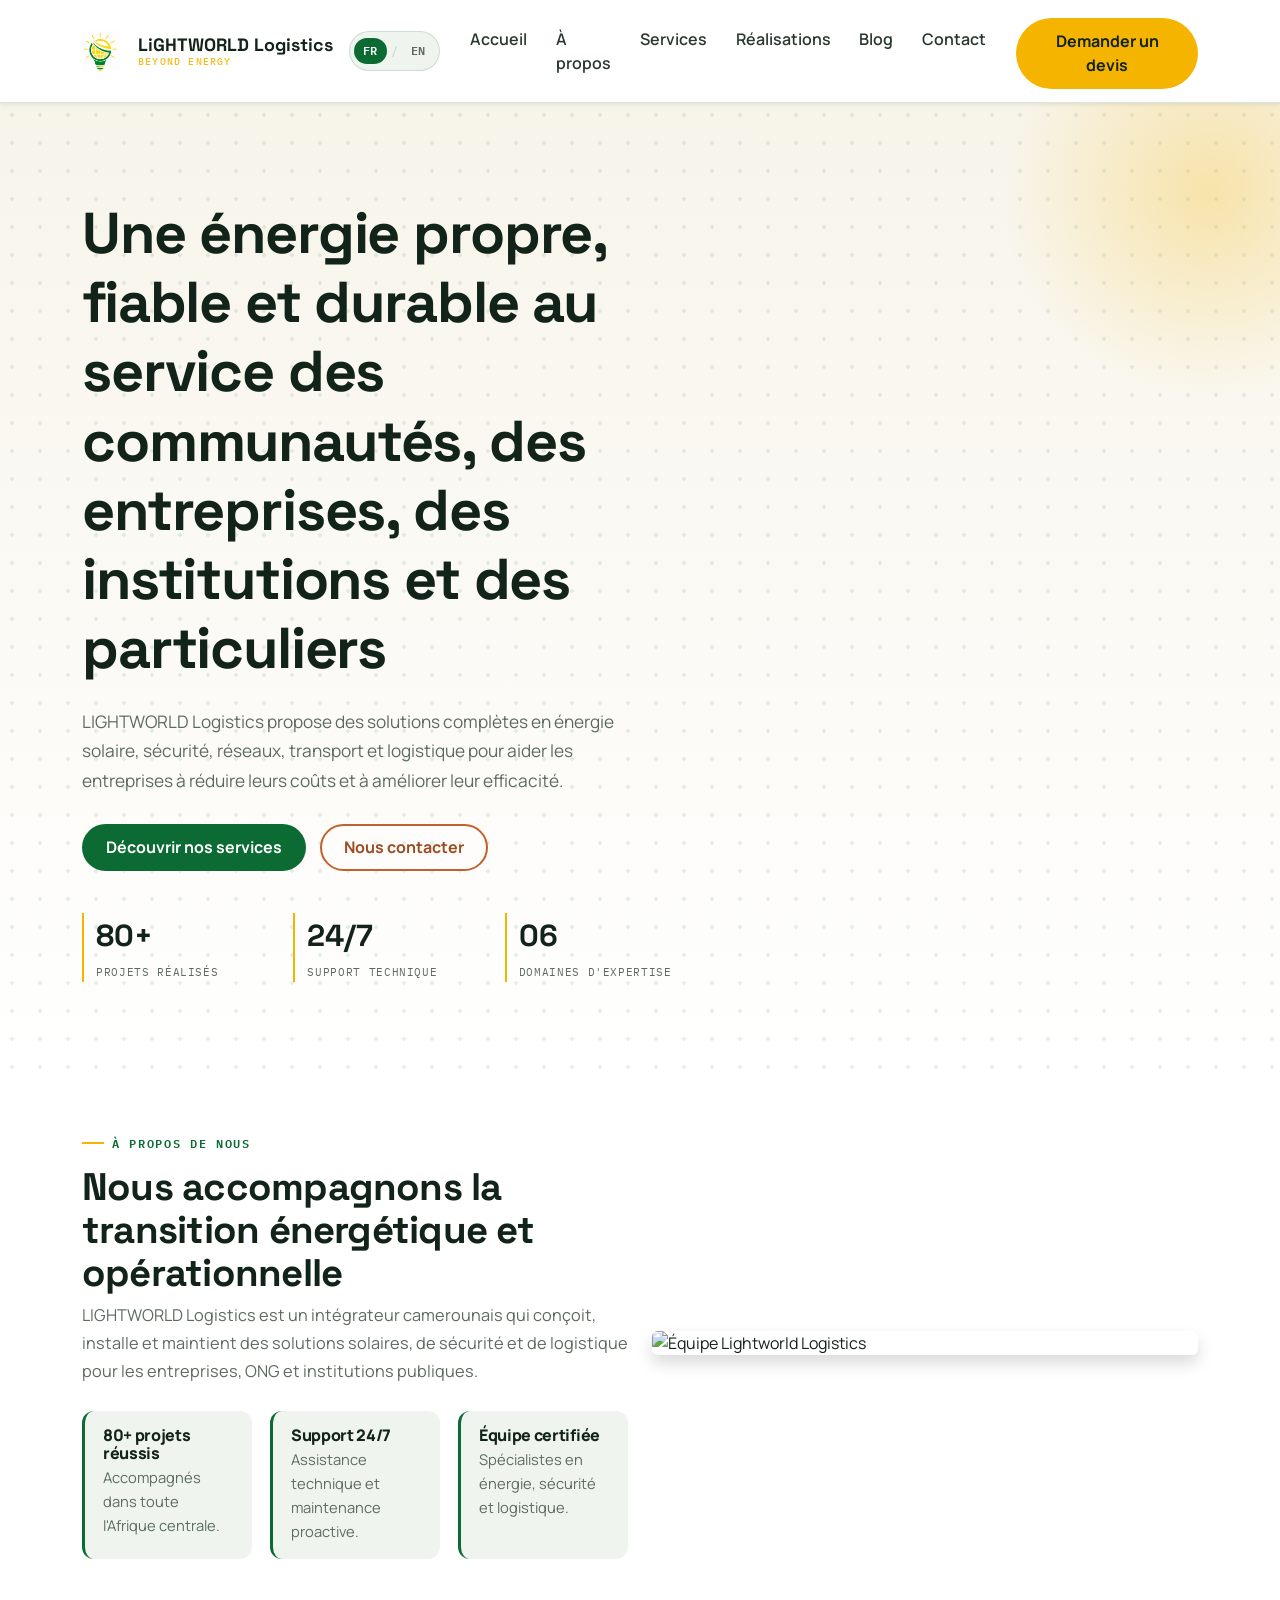
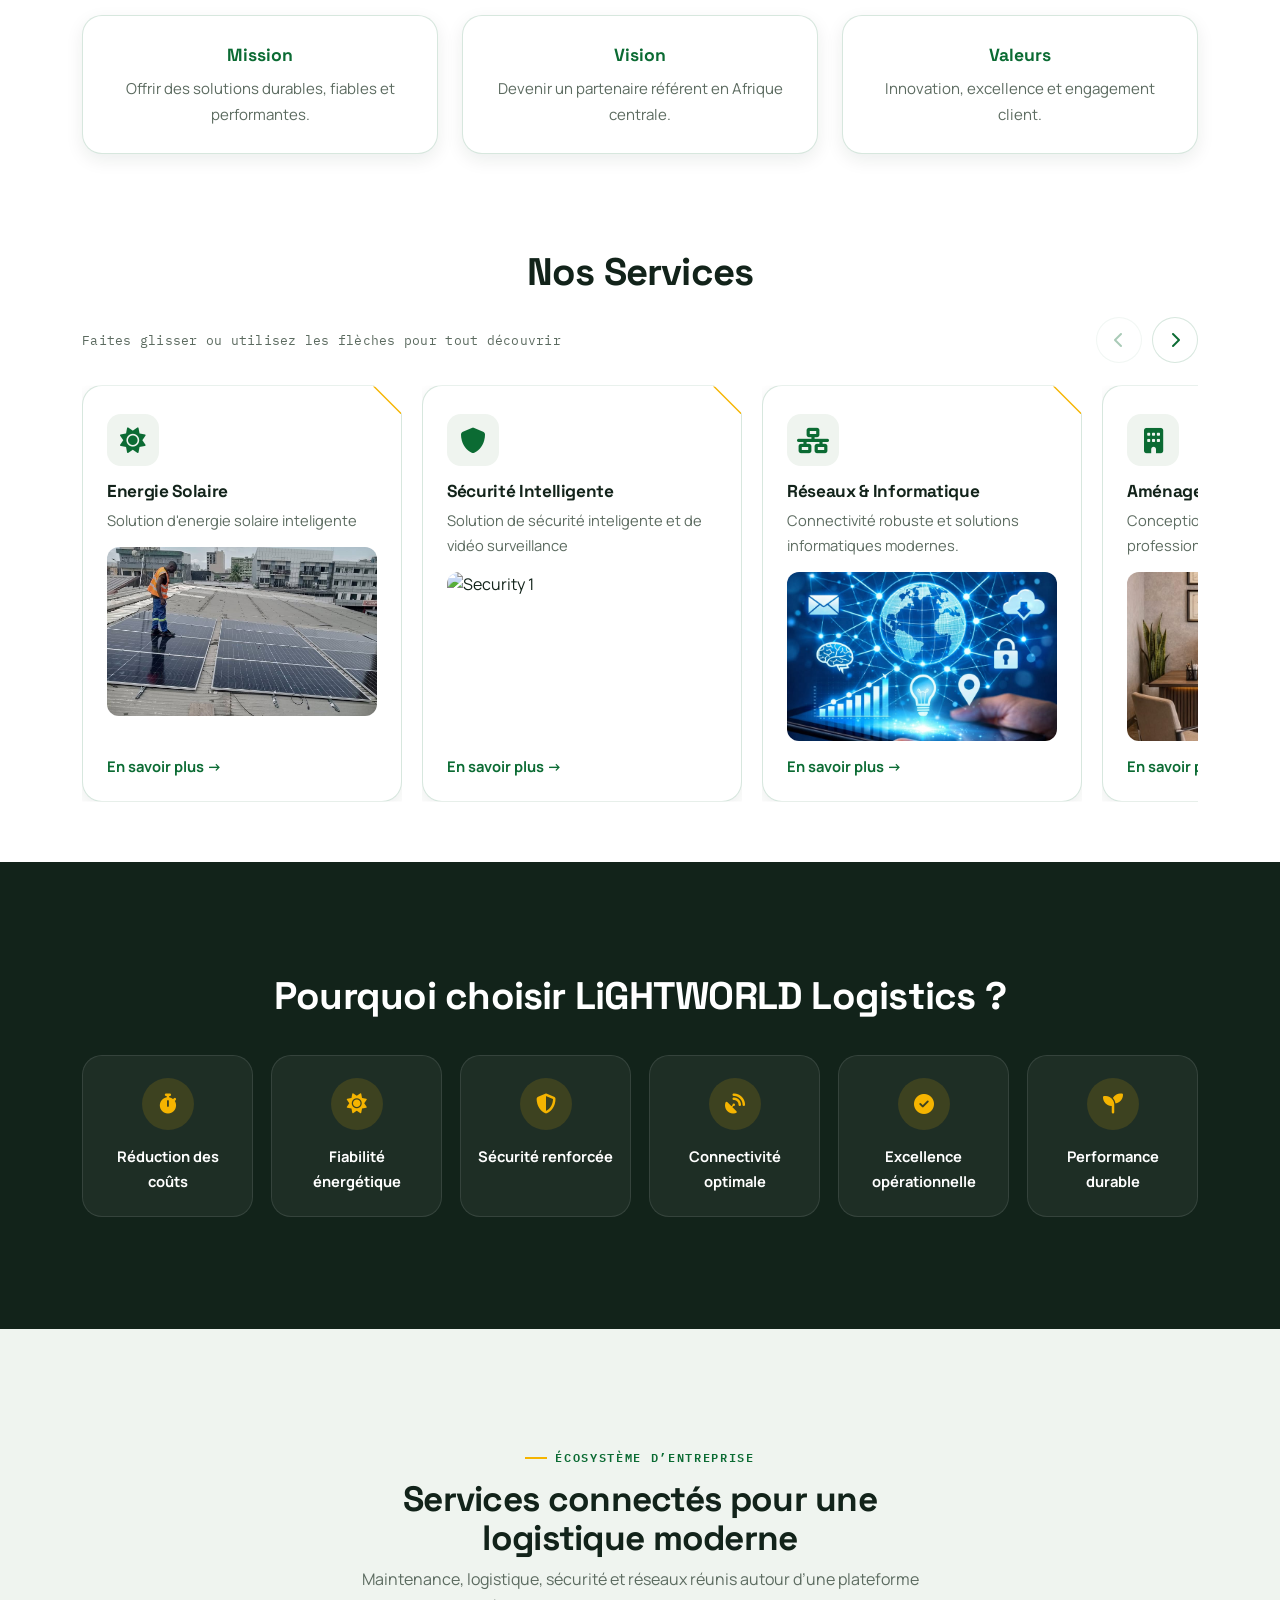
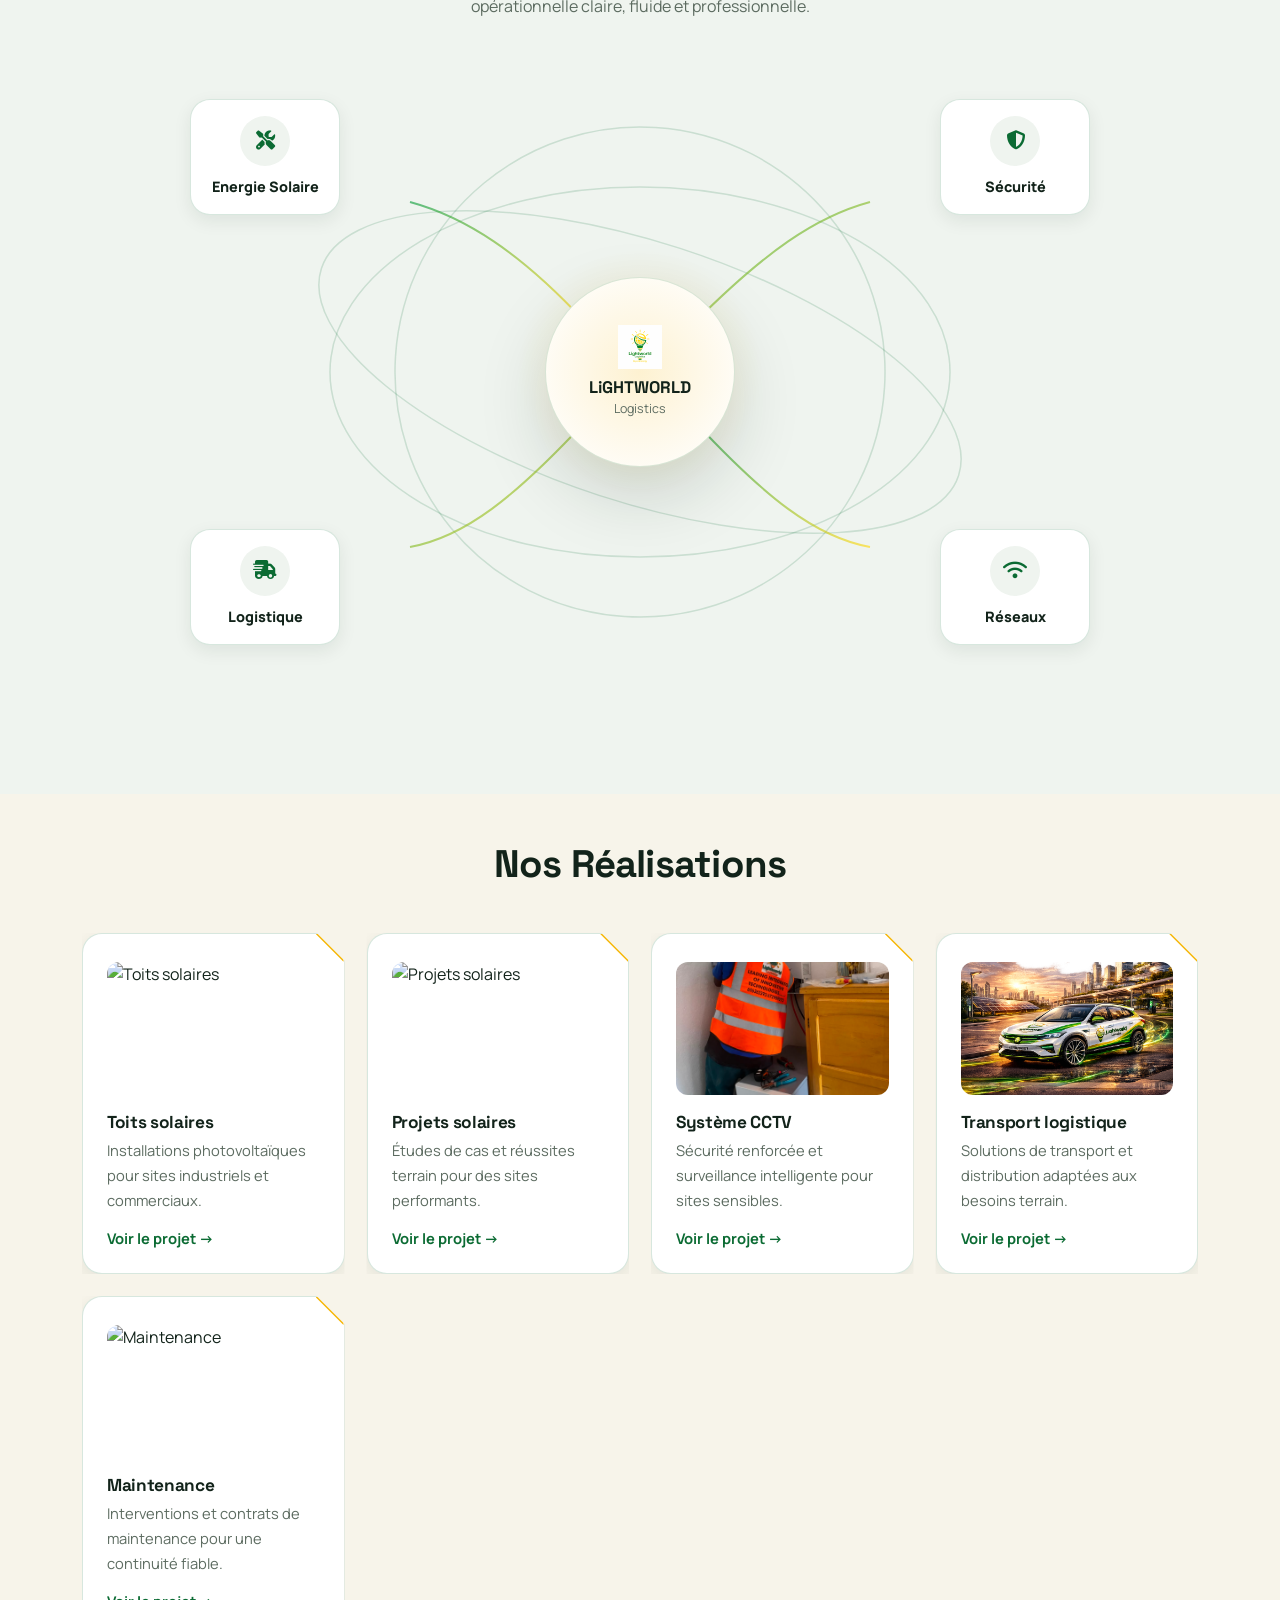
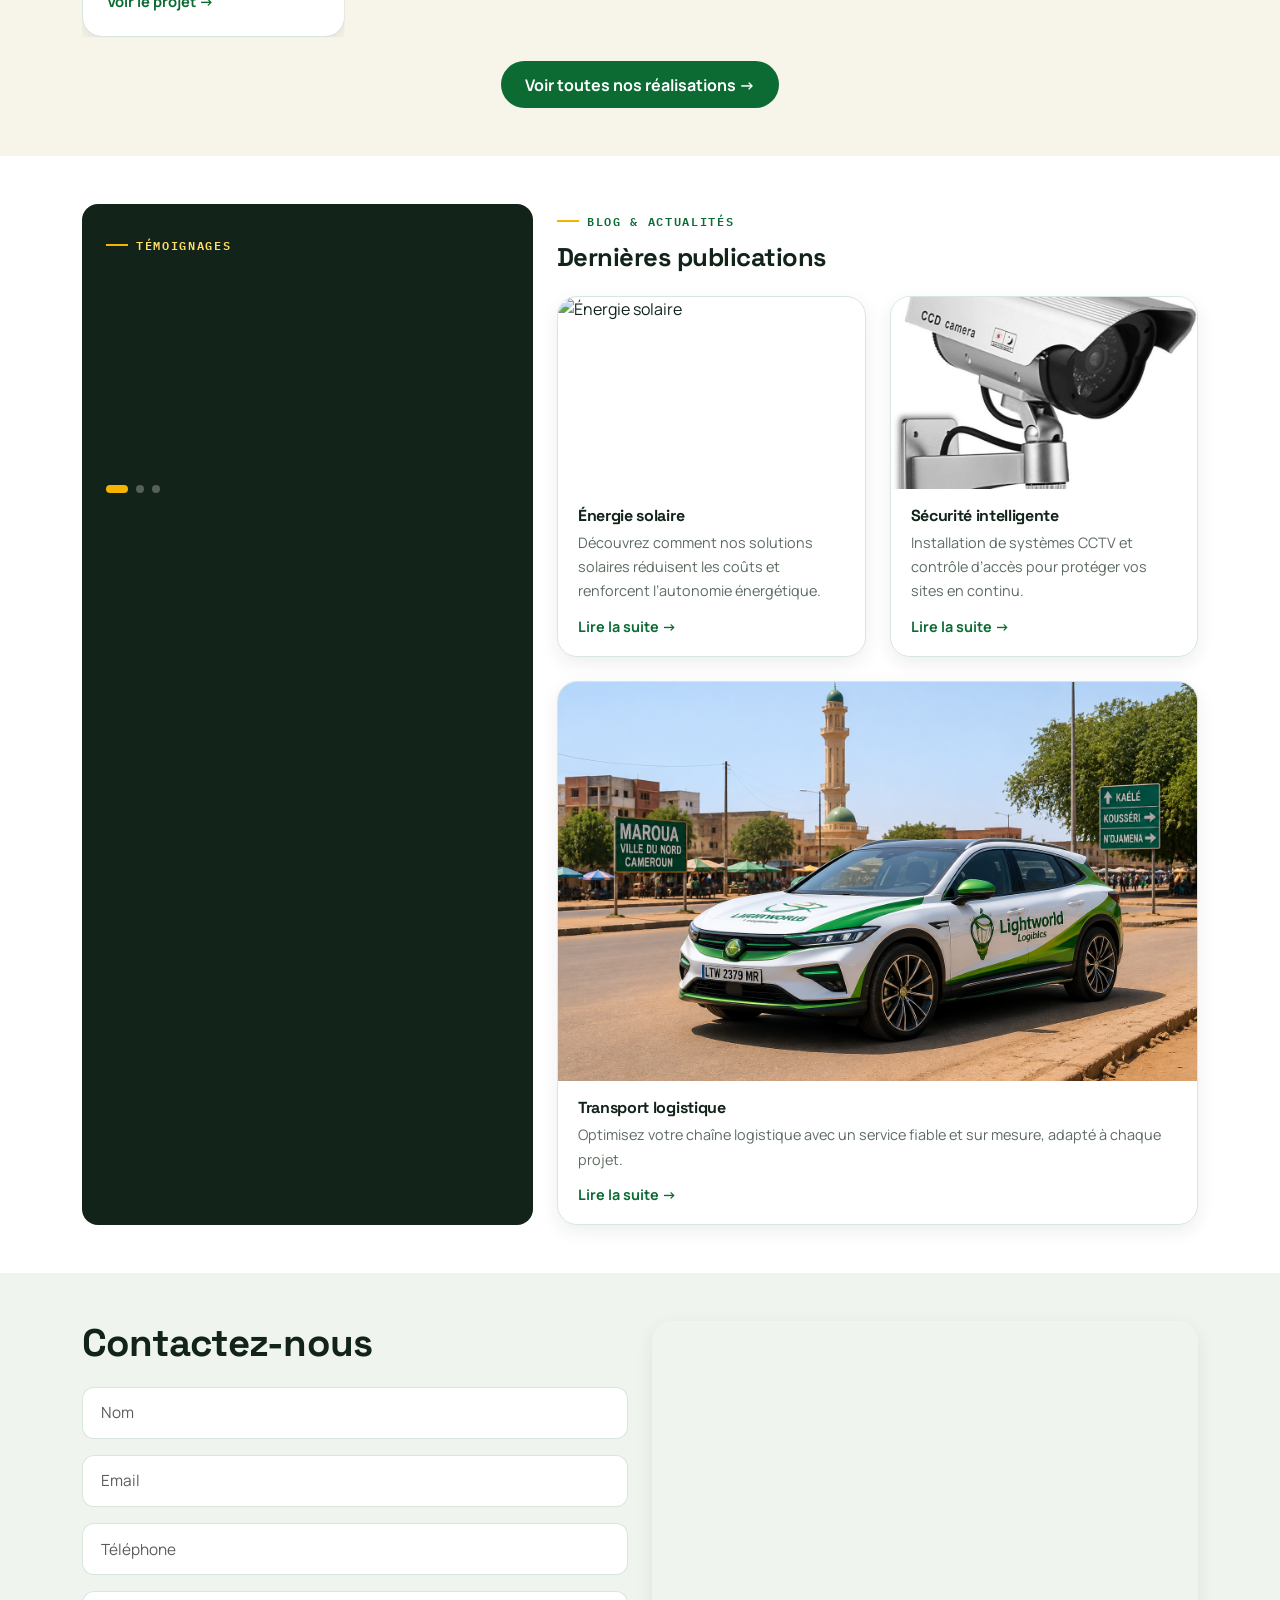
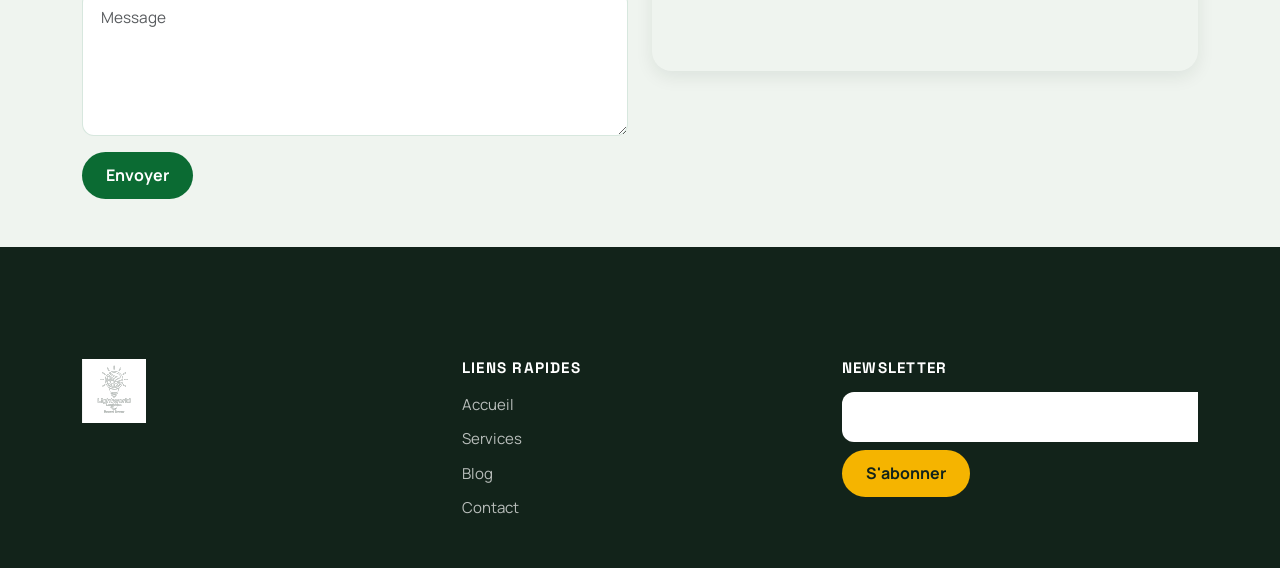
==== index.html @ bd1b1acf "Add files via upload" ====
<!DOCTYPE html>

<html lang="fr">
<head>
<meta charset="utf-8"/>
<meta content="width=device-width, initial-scale=1.0" name="viewport"/>
<title data-i18n-title="index_0_title">LIGHTWORLD LOGISTICS</title>
<link href="https://cdn.jsdelivr.net/npm/bootstrap@5.3.3/dist/css/bootstrap.min.css" rel="stylesheet"/>
<!--<link rel="stylesheet" href="assets/css/style.css">-->
<link href="style.css" rel="stylesheet"/>
<link href="https://cdnjs.cloudflare.com/ajax/libs/font-awesome/6.5.1/css/all.min.css" rel="stylesheet"/>
</head>
<body>
<nav class="navbar navbar-expand-lg navbar-light bg-white shadow-sm">
<div class="container">
<img alt="logo" src="image/logo2.png"/>
<a class="navbar-brand fw-bold text-success" href="#"><span data-i18n="index_1">LiGHTWORLD Logistics </span><span class="brand-subtitle" data-i18n="index_2">Beyond
          Energy</span></a>
<button type="button" class="lang-toggle" id="langToggle" aria-label="Changer de langue / Switch language"><span class="lang-fr is-active">FR</span><span class="lang-sep">/</span><span class="lang-en">EN</span></button>
      <button class="navbar-toggler" data-bs-target="#menu" data-bs-toggle="collapse">
<span class="navbar-toggler-icon"></span>
</button>
<div class="collapse navbar-collapse" id="menu">
<!--bare de navigation-->
<ul class="navbar-nav ms-auto">
<li class="nav-item"><a class="nav-link" data-i18n="index_3" href="#hero">Accueil</a></li>
<li class="nav-item"><a class="nav-link" data-i18n="index_4" href="#about">À propos</a></li>
<li class="nav-item"><a class="nav-link" data-i18n="index_5" href="#services">Services</a></li>
<li class="nav-item"><a class="nav-link" data-i18n="index_6" href="#projects">Réalisations</a></li>
<li class="nav-item"><a class="nav-link" data-i18n="index_7" href="#news">Blog</a></li>
<li class="nav-item"><a class="nav-link" data-i18n="index_8" href="#contact">Contact</a></li>
</ul>
<!--bouton demande de devis-->
<a class="btn btn-warning ms-3" data-i18n="index_9" href="https://wa.me/237696362393" rel="noreferrer" target="_blank">Demander un
          devis</a>
</div>
</div>
</nav>
<section class="hero py-5" id="hero">
<div class="container">
<div class="row align-items-center">
<div class="col-lg-7">
<h1 class="display-4 fw-bold" data-i18n="index_10">
            Une énergie propre, fiable et durable au service des communautés, des entreprises, des institutions et des
            particuliers
          </h1>
<p class="mt-4" data-i18n="index_11">
            LIGHTWORLD Logistics propose des solutions complètes en énergie solaire, sécurité, réseaux, transport et
            logistique pour aider les entreprises à réduire leurs coûts et à améliorer leur efficacité.
          </p>
<div class="hero-actions">
<a class="btn btn-success" data-i18n="index_12" href="#services">
              Découvrir nos services
            </a>
<a class="btn btn-outline-warning" data-i18n="index_13" href="#contact">
              Nous contacter
            </a>
</div>
<div class="hero-stats">
<div><strong data-i18n="index_14">80+</strong><span data-i18n="index_15">Projets réalisés</span></div>
<div><strong data-i18n="index_16">24/7</strong><span data-i18n="index_17">Support technique</span></div>
<div><strong data-i18n="index_18">06</strong><span data-i18n="index_19">Domaines d'expertise</span></div>
</div>
</div>
</div>
</div>
</section>
<!-- SECTION A PROPOS DE NOUS : presentation de l'entreprise et de ses valeurs -->
<section class="about py-5 bg-light" id="about">
<div class="container">
<div class="row align-items-center gy-5">
<div class="col-lg-6 order-lg-2">
<div class="about-image">
<img alt="Équipe Lightworld Logistics" class="img-fluid rounded shadow" src="image/solar/629c6417afcf3e7504aced99b03ab4c2.jpg"/>
</div>
</div>
<div class="col-lg-6 order-lg-1">
<p class="section-label" data-i18n="index_20">À propos de nous</p>
<h2 data-i18n="index_21">Nous accompagnons la transition énergétique et opérationnelle</h2>
<p class="about-text" data-i18n="index_22">LIGHTWORLD Logistics est un intégrateur camerounais qui conçoit, installe et maintient
            des solutions solaires, de sécurité et de logistique pour les entreprises, ONG et institutions publiques.
          </p>
<div class="about-list">
<div>
<h5 data-i18n="index_23">80+ projets réussis</h5>
<span data-i18n="index_24">Accompagnés dans toute l'Afrique centrale.</span>
</div>
<div>
<h5 data-i18n="index_25">Support 24/7</h5>
<span data-i18n="index_26">Assistance technique et maintenance proactive.</span>
</div>
<div>
<h5 data-i18n="index_27">Équipe certifiée</h5>
<span data-i18n="index_28">Spécialistes en énergie, sécurité et logistique.</span>
</div>
</div>
</div>
</div>
<div class="row text-center about-stats mt-5 gx-4 gy-4">
<div class="col-md-4">
<div class="stat-card">
<strong data-i18n="index_29">Mission</strong>
<p data-i18n="index_30">Offrir des solutions durables, fiables et performantes.</p>
</div>
</div>
<div class="col-md-4">
<div class="stat-card">
<strong data-i18n="index_31">Vision</strong>
<p data-i18n="index_32">Devenir un partenaire référent en Afrique centrale.</p>
</div>
</div>
<div class="col-md-4">
<div class="stat-card">
<strong data-i18n="index_33">Valeurs</strong>
<p data-i18n="index_34">Innovation, excellence et engagement client.</p>
</div>
</div>
</div>
</div>
</section>
<!-- SECTION SERVICES : toutes les offres de Lightworld Logistics -->
<section class="services py-5" id="services">
<div class="container">
<h2 class="text-center mb-4" data-i18n="index_35"> Nos Services </h2>
<div class="services-toolbar">
<p class="services-hint" data-i18n="index_36">Faites glisser ou utilisez les flèches pour tout découvrir</p>
<div class="carousel-nav">
<button aria-label="Service précédent" class="carousel-btn" data-i18n-aria="index_37_aria" id="servicesPrev" type="button">
<i aria-hidden="true" class="fa-solid fa-chevron-left"></i>
</button>
<button aria-label="Service suivant" class="carousel-btn" data-i18n-aria="index_38_aria" id="servicesNext" type="button">
<i aria-hidden="true" class="fa-solid fa-chevron-right"></i>
</button>
</div>
</div>
<div class="services-grid services-track" id="servicesTrack">
<!-- Service 1: Energie intelligente -->
<div class="service-card">
<i class="fa-solid fa-sun"></i>
<h4 data-i18n="index_39">Energie Solaire</h4>
<p data-i18n="index_40">Solution d'energie solaire inteligente</p>
<div class="service-images">
<img alt="Solar 1" src="img2/5.jpg"/>
</div>
<a class="service-link" data-i18n="index_41" href="energie-intelligente.html">En savoir plus →</a>
</div>
<!-- Service 2: Sécurité intelligente -->
<div class="service-card">
<i class="fa-solid fa-shield"></i>
<h4 data-i18n="index_42">Sécurité Intelligente</h4>
<p data-i18n="index_43">Solution de sécurité inteligente et de vidéo surveillance</p>
<div class="service-images">
<img alt="Security 1" src="image/security/s1.jpg"/>
</div>
<a class="service-link" data-i18n="index_44" href="securite-intelligente.html">En savoir plus →</a>
</div>
<!-- Service 3: Réseaux & Informatique -->
<div class="service-card">
<i class="fa-solid fa-network-wired"></i>
<h4 data-i18n="index_45">Réseaux &amp; Informatique</h4>
<p data-i18n="index_46">Connectivité robuste et solutions informatiques modernes.</p>
<div class="service-images">
<img alt="Network 1" src="image/reseau/1.jpg"/>
</div>
<a class="service-link" data-i18n="index_47" href="reseaux-informatique.html">En savoir plus →</a>
</div>
<!-- Service 4: Aménagement d'espaces -->
<div class="service-card">
<i class="fa-solid fa-building"></i>
<h4 data-i18n="index_48">Aménagement d'Espaces</h4>
<p data-i18n="index_49">Conception et aménagement professionnel de vos installations.</p>
<div class="service-images">
<img alt="Amenagement 1" src="image/amenagement/1.jpg"/>
</div>
<a class="service-link" data-i18n="index_50" href="amenagement-espaces.html">En savoir plus →</a>
</div>
<!-- Service 5: Logistique & Transport -->
<div class="service-card">
<i class="fa-solid fa-truck"></i>
<h4 data-i18n="index_51">Logistique &amp; Transport</h4>
<p data-i18n="index_52">Gestion complète de la logistique et du transport de vos biens.</p>
<div class="service-images">
<img alt="Logistics 1" src="image/logistics/voit.png"/>
</div>
<a class="service-link" data-i18n="index_53" href="logistique-transport.html">En savoir plus →</a>
</div>
<!-- Service 6: Appui Humanitaire -->
<div class="service-card">
<i class="fa-solid fa-heart"></i>
<h4 data-i18n="index_54">Appui Humanitaire</h4>
<p data-i18n="index_55">Solutions humanitaires pour soutenir les populations en besoin.</p>
<div class="service-images">
<img alt="Humanitaire 1" src="image/humani/2.jpg"/>
</div>
<a class="service-link" data-i18n="index_56" href="appui-humanitaire.html">En savoir plus →</a>
</div>
<!-- Service 7: Gestion des Installations -->
<div class="service-card">
<i class="fa-solid fa-cog"></i>
<h4 data-i18n="index_57">Gestion des Installations</h4>
<p data-i18n="index_58">Maintenance et gestion complète de vos installations techniques.</p>
<div class="service-images">
<img alt="Gestion 1" src="img2/2.jpg"/>
</div>
<a class="service-link" data-i18n="index_59" href="gestion-installations.html">En savoir plus →</a>
</div>
</div>
<!--</div>
        Boutons de navigation --
        <button class="btn-nav btn-prev" onclick="changerSlide(-1)">&#10094;</button>
        <button class="btn-nav btn-next" onclick="changerSlide(1)">&#10095;</button>

        <div class="indicateurs" id="indicateurs"></div>

      </div>-->
</div></section>
<!-- SECTION AVANTAGES : points forts de Lightworld Logistics -->
<section class="why-strip">
<div class="container">
<h2 data-i18n="index_60">Pourquoi choisir LiGHTWORLD Logistics ?</h2>
<div class="why-strip-grid">
<div class="strip-card">
<div class="strip-icon"><i aria-hidden="true" class="fa-solid fa-stopwatch"></i></div>
<p data-i18n="index_61">Réduction des coûts</p>
</div>
<div class="strip-card">
<div class="strip-icon"><i aria-hidden="true" class="fa-solid fa-sun"></i></div>
<p data-i18n="index_62">Fiabilité énergétique</p>
</div>
<div class="strip-card">
<div class="strip-icon"><i aria-hidden="true" class="fa-solid fa-shield-halved"></i></div>
<p data-i18n="index_63">Sécurité renforcée</p>
</div>
<div class="strip-card">
<div class="strip-icon"><i aria-hidden="true" class="fa-solid fa-satellite-dish"></i></div>
<p data-i18n="index_64">Connectivité optimale</p>
</div>
<div class="strip-card">
<div class="strip-icon"><i aria-hidden="true" class="fa-solid fa-check-circle"></i></div>
<p data-i18n="index_65">Excellence opérationnelle</p>
</div>
<div class="strip-card">
<div class="strip-icon"><i aria-hidden="true" class="fa-solid fa-seedling"></i></div>
<p data-i18n="index_66">Performance durable</p>
</div>
</div>
</div>
</section>
<!--fin-->
<!-- Remplacé : nouvelle section "Notre approche intégrée" (maquette) -->
<section aria-label="Écosystème de services Lightworld Logistics" class="ecosystem" data-i18n-aria="index_96_aria">
<div class="ecosystem-header">
<span class="eyebrow" data-i18n="index_67">Écosystème d’entreprise</span>
<h1 data-i18n="index_68">Services connectés pour une logistique moderne</h1>
<p data-i18n="index_69">
        Maintenance, logistique, sécurité et réseaux réunis autour d’une
        plateforme opérationnelle claire, fluide et professionnelle.
      </p>
</div>
<div aria-label="Carte des services connectés" class="ecosystem-map" data-i18n-aria="index_95_aria">
<!-- SVG connections -->
<svg aria-hidden="true" class="connection-svg" focusable="false" viewbox="0 0 900 620">
<defs>
<lineargradient id="greenGold" x1="0%" x2="100%" y1="0%" y2="100%">
<stop offset="0%" stop-color="#009933"></stop>
<stop offset="100%" stop-color="#FFD700"></stop>
</lineargradient>
<filter id="softGlow">
<fegaussianblur result="blur" stddeviation="4"></fegaussianblur>
<femerge>
<femergenode in="blur"></femergenode>
<femergenode in="SourceGraphic"></femergenode>
</femerge>
</filter>
</defs>
<!-- Elliptical orbital lines -->
<ellipse class="orbit orbit-1" cx="450" cy="310" rx="310" ry="185"></ellipse>
<ellipse class="orbit orbit-2" cx="450" cy="310" rx="245" ry="245" transform="rotate(-18 450 310)"></ellipse>
<ellipse class="orbit orbit-3" cx="450" cy="310" rx="335" ry="130" transform="rotate(18 450 310)"></ellipse>
<!-- Curved service connector lines -->
<path class="connector connector-maintenance" d="M395 260 C330 190, 275 155, 220 140"></path>
<path class="connector connector-logistique" d="M395 360 C325 435, 275 475, 220 485"></path>
<path class="connector connector-securite" d="M505 260 C575 190, 625 155, 680 140"></path>
<path class="connector connector-reseaux" d="M505 360 C575 435, 625 475, 680 485"></path>
</svg>
<!-- Central circle -->
<div aria-label="Lightworld Logistics, centre de l’écosystème" class="central-core" data-i18n-aria="index_73_aria" id="centralCore">
<div aria-hidden="true" class="central-glow"></div>
<div class="logo-ring">
<img alt="Lightworld Logistics" class="brand-logo" data-i18n-alt="index_70_alt" src="image/moi 1.svg">
</img></div>
<strong data-i18n="index_71">LiGHTWORLD</strong>
<span data-i18n="index_72">Logistics</span>
</div>
<!-- Satellites -->
<button aria-label="Afficher le service Maintenance" class="satellite satellite-maintenance" data-description="  des solutions énergétiques solaires durables destinées à améliorer l’accès à l’énergie, réduire les coûts d’exploitation et renforcer la résilience" data-i18n-aria="index_75_aria" data-i18n-desc="index_77_desc" data-i18n-service="index_76_svc" data-service="Energie Solaire" type="button">
<span aria-hidden="true" class="satellite-icon">
<i class="fa-solid fa-screwdriver-wrench"></i>
</span>
<span class="satellite-label" data-i18n="index_74">Energie Solaire</span>
</button>
<button aria-label="Afficher le service Logistique" class="satellite satellite-logistique" data-description="Coordination intelligente des flux, suivi opérationnel et optimisation des ressources pour des livraisons fiables et les services de taxi." data-i18n-aria="index_79_aria" data-i18n-desc="index_81_desc" data-i18n-service="index_80_svc" data-service="Logistique" type="button">
<span aria-hidden="true" class="satellite-icon">
<i class="fa-solid fa-truck-fast"></i>
</span>
<span class="satellite-label" data-i18n="index_78">Logistique</span>
</button>
<button aria-label="Afficher le service Sécurité" class="satellite satellite-securite" data-description="Protection des infrastructures, supervision des accès et sécurisation des opérations sensibles." data-i18n-aria="index_83_aria" data-i18n-desc="index_85_desc" data-i18n-service="index_84_svc" data-service="Sécurité" type="button">
<span aria-hidden="true" class="satellite-icon">
<i class="fa-solid fa-shield-halved"></i>
</span>
<span class="satellite-label" data-i18n="index_82">Sécurité</span>
</button>
<button aria-label="Afficher le service Réseaux" class="satellite satellite-reseaux" data-description="Connectivité Wi‑Fi, réseaux d’entreprise et infrastructures numériques pour relier les équipes et les sites." data-i18n-aria="index_87_aria" data-i18n-desc="index_89_desc" data-i18n-service="index_88_svc" data-service="Réseaux" type="button">
<span aria-hidden="true" class="satellite-icon">
<i class="fa-solid fa-wifi"></i>
</span>
<span class="satellite-label" data-i18n="index_86">Réseaux</span>
</button>
<!-- Tooltip -->
<aside aria-label="Description du service sélectionné" aria-live="polite" class="service-tooltip" data-i18n-aria="index_94_aria" id="serviceTooltip" role="status">
<button aria-label="Fermer l’infobulle" class="tooltip-close" data-i18n-aria="index_90_aria" id="closeTooltip" type="button">
<i aria-hidden="true" class="fa-solid fa-xmark"></i>
</button>
<span class="tooltip-kicker" data-i18n="index_91">Service sélectionné</span>
<h2 data-i18n="index_92" id="tooltipTitle">Lightworld Logistics</h2>
<p data-i18n="index_93" id="tooltipText">
          Cliquez sur un satellite pour afficher la description du service.
        </p>
</aside>
</div>
<script src="i18n-data.js"></script>
    <script src="script.js"></script>
</section>
<!-- SECTION CONTACT : formulaire de contact et carte de localisation --><!-- SECTION RÉALISATIONS : galerie de projets et carrousel d'images -->
<section class="projects py-5" id="projects">
<div class="container">
<h2 class="text-center mb-5" data-i18n="index_97">Nos Réalisations</h2>
<div class="services-grid projects-grid">
<div class="service-card project-card">
<div class="service-images">
<img alt="Toits solaires" src="image/solar/67f613e1bdb19169d5e376c7b7ea7e34.jpg"/>
</div>
<h4 data-i18n="index_98">Toits solaires</h4>
<p data-i18n="index_99">Installations photovoltaïques pour sites industriels et commerciaux.</p>
<a class="service-link" data-i18n="index_100" href="realisations.html">Voir le projet →</a>
</div>
<div class="service-card project-card">
<div class="service-images">
<img alt="Projets solaires" src="image/solar/97ee42a1a17c0a59ef2abdb75f548d15.jpg"/>
</div>
<h4 data-i18n="index_101">Projets solaires</h4>
<p data-i18n="index_102">Études de cas et réussites terrain pour des sites performants.</p>
<a class="service-link" data-i18n="index_103" href="realisations.html">Voir le projet →</a>
</div>
<div class="service-card project-card">
<div class="service-images">
<img alt="Système CCTV" src="img2/2.jpg"/>
</div>
<h4 data-i18n="index_104">Système CCTV</h4>
<p data-i18n="index_105">Sécurité renforcée et surveillance intelligente pour sites sensibles.</p>
<a class="service-link" data-i18n="index_106" href="realisations.html">Voir le projet →</a>
</div>
<div class="service-card project-card">
<div class="service-images">
<img alt="Transport logistique" src="image/logistics/taxi.png"/>
</div>
<h4 data-i18n="index_107">Transport logistique</h4>
<p data-i18n="index_108">Solutions de transport et distribution adaptées aux besoins terrain.</p>
<a class="service-link" data-i18n="index_109" href="realisations.html">Voir le projet →</a>
</div>
<div class="service-card project-card">
<div class="service-images">
<img alt="Maintenance" src="img2/IMG-20260627-WA0026.jpg"/>
</div>
<h4 data-i18n="index_110">Maintenance</h4>
<p data-i18n="index_111">Interventions et contrats de maintenance pour une continuité fiable.</p>
<a class="service-link" data-i18n="index_112" href="realisations.html">Voir le projet →</a>
</div>
</div>
<div class="text-center mt-4">
<a class="btn btn-success" data-i18n="index_113" href="realisations.html">Voir toutes nos réalisations →</a>
</div>
</div>

</section>
<!-- SECTION TÉMOIGNAGES ET BLOG : avis clients et actualité de l'entreprise -->
<section class="news py-5 bg-light" id="news">
<div class="container">
<div class="row gy-4">
<div class="col-lg-5">
<div class="testimonial-slider p-4 rounded-4">
<p class="section-label" data-i18n="index_114">Témoignages</p>
<h3> </h3>
<div class="testimonial-track" id="testimonialTrack">
<div class="testimonial">
<p class="testimonial-text" data-i18n="index_115">"LIGHTWORLD Logistics nous a aidés à moderniser notre chaîne énergétique et
                  à
                  sécuriser nos sites avec une approche transparente et durable. Leur équipe a su répondre à tous nos
                  besoins opérationnels."</p>
<div class="testimonial-author">
<span class="name" data-i18n="index_116">Directeur des opérations</span>
<span class="role" data-i18n="index_117">ONG humanitaire</span>
</div>
</div>
<div class="testimonial">
<p class="testimonial-text" data-i18n="index_118">"Rapide, professionnel et disponible — nous recommandons Lightworld pour
                  l'installation solaire et la maintenance continue."</p>
<div class="testimonial-author">
<span class="name" data-i18n="index_119">Responsable technique</span>
<span class="role" data-i18n="index_120">Entreprise locale</span>
</div>
</div>
<div class="testimonial">
<p class="testimonial-text" data-i18n="index_121">"Qualité d'installation excellente et équipe de support réactive."
                </p>
<div class="testimonial-author">
<span class="name" data-i18n="index_122">Chef de projet</span>
<span class="role" data-i18n="index_123">Collectivité</span>
</div>
</div>
</div>
<div class="testimonial-indicators" id="testimonialIndicators">
<span class="testimonial-indicator active"></span>
<span class="testimonial-indicator"></span>
<span class="testimonial-indicator"></span>
</div>
</div>
</div>
<div class="col-lg-7">
<div class="mb-4">
<p class="section-label" data-i18n="index_124">Blog &amp; Actualités</p>
<h3 data-i18n="index_125">Dernières publications</h3>
</div>
<div class="row g-4">
<div class="col-md-6">
<div class="blog-card">
<img alt="Énergie solaire" src="image/solar/67f613e1bdb19169d5e376c7b7ea7e34.jpg"/>
<div class="blog-content">
<h5 data-i18n="index_126">Énergie solaire</h5>
<p data-i18n="index_127">Découvrez comment nos solutions solaires réduisent les coûts et renforcent l’autonomie énergétique.
                  </p>
<a data-i18n="index_128" href="#">Lire la suite →</a>
</div>
</div>
</div>
<div class="col-md-6">
<div class="blog-card">
<img alt="Sécurité CCTV" src="image/security/17594b8d13fee27f62cc9db5802d3591.jpg"/>
<div class="blog-content">
<h5 data-i18n="index_129">Sécurité intelligente</h5>
<p data-i18n="index_130">Installation de systèmes CCTV et contrôle d’accès pour protéger vos sites en continu.</p>
<a data-i18n="index_131" href="#">Lire la suite →</a>
</div>
</div>
</div>
<div class="col-12">
<div class="blog-card">
<img alt="Transport logistique" src="image/logistics/voit.png"/>
<div class="blog-content">
<h5 data-i18n="index_132">Transport logistique</h5>
<p data-i18n="index_133">Optimisez votre chaîne logistique avec un service fiable et sur mesure, adapté à chaque projet.</p>
<a data-i18n="index_134" href="#">Lire la suite →</a>
</div>
</div>
</div>
</div>
</div>
</div>
</div>
</section>
<!-- SECTION CONTACT : formulaire et carte de localisation -->
<section class="contact py-5" id="contact">
<div class="container">
<div class="row">
<div class="col-lg-6">
<h2 data-i18n="index_135">Contactez-nous</h2>
<form action="contact.php" id="contactForm" method="POST">
<input class="form-control mb-3" id="nom" placeholder="Nom" type="text"/>
<input class="form-control mb-3" id="email" placeholder="Email" type="email"/>
<input class="form-control mb-3" id="telephone" placeholder="Téléphone" type="tel"/>
<textarea class="form-control mb-3" id="message" placeholder="Message" rows="5"></textarea>
<button class="btn btn-success" data-i18n="index_136" type="submit">
              Envoyer
            </button>
</form>
</div>
<div class="col-lg-6">
<iframe height="350" src="https://maps.google.com/maps?q=maroua&amp;t=&amp;z=13&amp;ie=UTF8&amp;iwloc=&amp;output=embed" style="border:0;" width="100%">
</iframe>
</div>
</div>
</div>
</section>
<footer class="bg-dark text-white py-5">
<div class="container">
<div class="row">
<div class="col-lg-4">
<img alt="Logo" class="img-fluid footer-logo" src="image/moi 1.svg"/>
</div>
<div class="col-lg-4">
<h5 data-i18n="index_137">Liens Rapides</h5>
<ul class="list-unstyled">
<li><a class="text-white" data-i18n="index_138" href="#">Accueil</a></li>
<li><a class="text-white" data-i18n="index_139" href="#">Services</a></li>
<li><a class="text-white" data-i18n="index_140" href="#">Blog</a></li>
<li><a class="text-white" data-i18n="index_141" href="#">Contact</a></li>
</ul>
</div>
<div class="col-lg-4">
<h5 data-i18n="index_142">Newsletter</h5>
<form>
<input class="form-control mb-2" type="email"/>
<button class="btn btn-warning" data-i18n="index_143">
              S'abonner
            </button>
</form>
</div>
</div>
</div>
</footer>
<script src="https://cdn.jsdelivr.net/npm/bootstrap@5.3.3/dist/js/bootstrap.bundle.min.js"></script>
</body>
</html>
---- style.css ----
/* ============================================================
   LIGHTWORLD LOGISTICS — Design System v2
   Mobile-first. Ancre : énergie solaire, sécurité, réseaux,
   logistique, terre du Sahel (Maroua, Extrême-Nord Cameroun).
   ============================================================ */

@import url('https://fonts.googleapis.com/css2?family=Space+Grotesk:wght@500;600;700&family=Manrope:wght@400;500;600;700;800&family=IBM+Plex+Mono:wght@500;600&display=swap');

:root {
  /* Couleurs de marque */
  --forest: #0B6B33;
  --forest-dark: #0A4D26;
  --forest-light: #16A34A;
  --sun: #F5B400;
  --sun-light: #FFDD66;
  --clay: #C1622E;
  --clay-dark: #9C4C22;

  /* Neutres */
  --ink: #12231A;
  --ink-soft: #2A382F;
  --muted: #5C6B60;
  --sand: #F7F4EA;
  --mist: #EFF4EF;
  --paper: #FFFFFF;
  --line: rgba(11, 107, 51, 0.16);

  /* Typo */
  --font-display: 'Space Grotesk', 'Segoe UI', sans-serif;
  --font-body: 'Manrope', 'Segoe UI', sans-serif;
  --font-mono: 'IBM Plex Mono', 'Courier New', monospace;

  /* Rythme */
  --radius-sm: 12px;
  --radius-md: 20px;
  --radius-lg: 28px;
  --shadow-sm: 0 6px 18px rgba(18, 35, 26, 0.08);
  --shadow-md: 0 18px 44px rgba(18, 35, 26, 0.12);
  --shadow-lg: 0 28px 70px rgba(18, 35, 26, 0.16);
  --section-y: clamp(56px, 9vw, 112px);
}

/* ============================================================
   RESET
   ============================================================ */
* { box-sizing: border-box; }

html { scroll-behavior: smooth; scroll-padding-top: 84px; }

body {
  font-family: var(--font-body);
  color: var(--ink);
  background: var(--paper);
  -webkit-font-smoothing: antialiased;
  overflow-x: hidden;
}

h1, h2, h3, h4, h5, h6 {
  font-family: var(--font-display);
  color: var(--ink);
  font-weight: 700;
  letter-spacing: -0.02em;
  line-height: 1.12;
}

p { color: var(--muted); line-height: 1.7; }

a { text-decoration: none; }

img { max-width: 100%; display: block; }

:focus-visible {
  outline: 3px solid var(--sun);
  outline-offset: 3px;
  border-radius: 4px;
}

::selection { background: var(--sun-light); color: var(--ink); }

/* Fluid heading scale */
h1, .display-4 { font-size: clamp(2.1rem, 5vw + 0.6rem, 3.6rem) !important; }
h2 { font-size: clamp(1.6rem, 3vw + 0.6rem, 2.4rem); }
h3 { font-size: clamp(1.25rem, 1.6vw + 0.7rem, 1.6rem); }

/* ============================================================
   UTILITAIRES
   ============================================================ */
.section-label,
.eyebrow {
  display: inline-flex;
  align-items: center;
  gap: 8px;
  font-family: var(--font-mono);
  font-size: 0.74rem;
  font-weight: 600;
  letter-spacing: 0.14em;
  text-transform: uppercase;
  color: var(--forest);
  margin-bottom: 12px;
}

.section-label::before,
.eyebrow::before {
  content: "";
  width: 22px;
  height: 2px;
  background: var(--sun);
  display: inline-block;
}

section { scroll-margin-top: 84px; }

/* Boutons */
.btn {
  font-family: var(--font-body);
  font-weight: 700;
  border-radius: 999px;
  padding: 0.72rem 1.5rem;
  border: none;
  transition: transform 0.2s ease, box-shadow 0.2s ease, background 0.2s ease;
}

.btn-success {
  background: var(--forest);
  border-color: var(--forest);
}
.btn-success:hover, .btn-success:focus {
  background: var(--forest-dark);
  border-color: var(--forest-dark);
  transform: translateY(-2px);
  box-shadow: var(--shadow-sm);
}

.btn-warning {
  background: var(--sun);
  border-color: var(--sun);
  color: var(--ink) !important;
}
.btn-warning:hover, .btn-warning:focus {
  background: #e0a600;
  border-color: #e0a600;
  transform: translateY(-2px);
  box-shadow: var(--shadow-sm);
  color: var(--ink);
}

.btn-outline-warning {
  color: var(--clay-dark);
  border: 2px solid var(--clay);
  background: transparent;
  padding: calc(0.72rem - 2px) calc(1.5rem - 2px);
}
.btn-outline-warning:hover {
  background: var(--clay);
  border-color: var(--clay);
  color: var(--paper);
  transform: translateY(-2px);
}

.text-success { color: var(--forest) !important; }

/* ============================================================
   NAVBAR
   ============================================================ */
.navbar {
  position: sticky;
  top: 0;
  z-index: 1000;
  padding: 0.85rem 0;
  border-bottom: 1px solid var(--line);
  backdrop-filter: blur(10px);
  background: rgba(255, 255, 255, 0.92) !important;
}

.navbar .container {
  display: flex;
  align-items: center;
  flex-wrap: wrap;
  gap: 0.6rem 1rem;
}

.navbar img[alt="logo"] {
  height: 40px;
  width: auto;
  order: 1;
}

.navbar-brand {
  font-family: var(--font-display);
  color: var(--ink) !important;
  font-size: 1.12rem;
  order: 2;
  margin-right: auto;
  display: flex;
  flex-direction: column;
  line-height: 1.2;
}

.brand-subtitle {
  font-family: var(--font-mono);
  font-size: 0.62rem;
  font-weight: 500;
  letter-spacing: 0.12em;
  text-transform: uppercase;
  color: var(--sun);
  opacity: 0.9;
}

.navbar-toggler {
  order: 4;
  border: 1px solid var(--line);
  border-radius: 10px;
  padding: 0.4rem 0.6rem;
  box-shadow: none !important;
}

.navbar-collapse {
  order: 5;
  flex-basis: 100%;
}

.navbar-collapse.collapsing,
.navbar-collapse.show {
  margin-top: 14px;
  padding: 18px;
  background: var(--paper);
  border: 1px solid var(--line);
  border-radius: var(--radius-md);
  box-shadow: var(--shadow-md);
}

.nav-link {
  font-weight: 600;
  color: var(--ink-soft) !important;
  padding: 0.6rem 0.9rem !important;
  border-radius: 10px;
  transition: background 0.18s ease, color 0.18s ease;
}

.nav-link:hover, .nav-link.active {
  background: var(--mist);
  color: var(--forest) !important;
}

.navbar .btn-warning {
  margin-top: 4px;
  width: 100%;
  text-align: center;
}

/* --- Bouton de bascule de langue FR / EN --- */
.lang-toggle {
  order: 3;
  display: inline-flex;
  align-items: center;
  gap: 4px;
  border: 1px solid var(--line);
  background: var(--mist);
  border-radius: 999px;
  padding: 6px 4px;
  font-family: var(--font-mono);
  font-size: 0.72rem;
  font-weight: 600;
  letter-spacing: 0.03em;
  cursor: pointer;
  flex-shrink: 0;
}

.lang-toggle span {
  padding: 4px 9px;
  border-radius: 999px;
  color: var(--muted);
  transition: background 0.2s ease, color 0.2s ease;
}

.lang-toggle .lang-sep { padding: 0; color: var(--line); }

.lang-toggle span.is-active {
  background: var(--forest);
  color: var(--paper);
}

.lang-toggle:hover { border-color: var(--forest); }

@media (min-width: 992px) {
  .navbar .container { flex-wrap: nowrap; }
  .navbar-collapse { flex-basis: auto; order: 4; }
  .navbar-collapse.collapsing,
  .navbar-collapse.show {
    margin-top: 0;
    padding: 0;
    background: transparent;
    border: none;
    box-shadow: none;
    display: flex !important;
    align-items: center;
  }
  .navbar .btn-warning { width: auto; }
}

/* ============================================================
   HERO
   ============================================================ */
.hero {
  position: relative;
  padding-top: clamp(48px, 8vw, 96px) !important;
  padding-bottom: clamp(48px, 8vw, 96px) !important;
  background:
    radial-gradient(circle at 12px 12px, rgba(11,107,51,0.10) 2px, transparent 2px),
    linear-gradient(180deg, var(--sand) 0%, var(--paper) 100%);
  background-size: 28px 28px, 100% 100%;
  overflow: hidden;
}

.hero::before {
  content: "";
  position: absolute;
  top: -120px;
  right: -140px;
  width: 420px;
  height: 420px;
  border-radius: 50%;
  background: radial-gradient(circle, rgba(245,180,0,0.28) 0%, rgba(245,180,0,0) 70%);
  pointer-events: none;
}

.hero .container { position: relative; z-index: 1; }

.hero h1 {
  max-width: 16ch;
  color: var(--ink);
}

.hero p {
  font-size: 1.08rem;
  max-width: 52ch;
}

.hero-actions {
  display: flex;
  flex-wrap: wrap;
  gap: 14px;
  margin-top: 1.8rem;
}

/* Bandeau de statistiques rapides (ajouté dans le hero) */
.hero-stats {
  display: grid;
  grid-template-columns: repeat(3, 1fr);
  gap: 14px;
  margin-top: 2.6rem;
  max-width: 620px;
}

.hero-stats div {
  border-left: 2px solid var(--sun);
  padding-left: 12px;
}

.hero-stats strong {
  display: block;
  font-family: var(--font-display);
  font-size: clamp(1.3rem, 2vw + 0.6rem, 1.9rem);
  color: var(--ink);
}

.hero-stats span {
  font-family: var(--font-mono);
  font-size: 0.68rem;
  letter-spacing: 0.06em;
  color: var(--muted);
  text-transform: uppercase;
}

/* ============================================================
   ABOUT
   ============================================================ */
.about { background: var(--paper) !important; padding: var(--section-y) 0; }

.about-image img {
  border-radius: var(--radius-lg);
  box-shadow: var(--shadow-lg);
}

.about-text { font-size: 1.02rem; max-width: 56ch; }

.about-list {
  display: grid;
  gap: 18px;
  margin-top: 1.6rem;
}

.about-list > div {
  padding: 16px 18px;
  border-radius: var(--radius-sm);
  background: var(--mist);
  border-left: 3px solid var(--forest);
}

.about-list h5 {
  font-family: var(--font-body);
  font-weight: 800;
  font-size: 1rem;
  margin-bottom: 2px;
  color: var(--ink);
}

.about-list span { font-size: 0.92rem; color: var(--muted); }

.about-stats { margin-top: 2rem !important; }

.stat-card {
  height: 100%;
  padding: 26px 20px;
  border-radius: var(--radius-md);
  background: var(--paper);
  border: 1px solid var(--line);
  box-shadow: var(--shadow-sm);
  transition: transform 0.25s ease, box-shadow 0.25s ease;
}

.stat-card:hover { transform: translateY(-6px); box-shadow: var(--shadow-md); }

.stat-card strong {
  display: block;
  font-family: var(--font-display);
  color: var(--forest);
  font-size: 1.1rem;
  margin-bottom: 8px;
}

.stat-card p { margin: 0; font-size: 0.94rem; }

/* ============================================================
   WHY STRIP
   ============================================================ */
.why-strip {
  background: var(--ink);
  padding: var(--section-y) 0;
  position: relative;
}

.why-strip h2 {
  color: var(--paper);
  text-align: center;
  margin-bottom: 2.4rem;
}

.why-strip-grid {
  display: grid;
  grid-template-columns: repeat(2, 1fr);
  gap: 14px;
}

.strip-card {
  padding: 22px 16px;
  border-radius: var(--radius-md);
  background: rgba(255,255,255,0.05);
  border: 1px solid rgba(255,255,255,0.1);
  text-align: center;
  cursor: default;
}

.strip-icon {
  width: 52px;
  height: 52px;
  margin: 0 auto 14px;
  display: grid;
  place-items: center;
  border-radius: 50%;
  background: rgba(245,180,0,0.14);
  color: var(--sun);
  font-size: 1.25rem;
}

.strip-card p {
  margin: 0;
  color: var(--paper);
  font-weight: 700;
  font-size: 0.92rem;
}

@media (min-width: 576px) {
  .why-strip-grid { grid-template-columns: repeat(3, 1fr); }
}
@media (min-width: 992px) {
  .why-strip-grid { grid-template-columns: repeat(6, 1fr); gap: 18px; }
}

/* ============================================================
   SERVICES — cartes "module solaire" (coin coupé, signature)
   ============================================================ */
.services { padding: var(--section-y) 0; background: var(--paper); }
.services h2, .projects h2 { text-align: center; margin-bottom: 1.6rem; }

.services-grid {
  display: grid;
  grid-template-columns: repeat(auto-fit, minmax(260px, 1fr));
  gap: 22px;
}

/* --- Barre d'outils + navigation du carrousel de services --- */
.services-toolbar {
  display: flex;
  align-items: center;
  justify-content: space-between;
  gap: 16px;
  flex-wrap: wrap;
  margin-bottom: 22px;
}

.services-hint {
  margin: 0;
  font-family: var(--font-mono);
  font-size: 0.8rem;
  letter-spacing: 0.02em;
  color: var(--muted);
}

.carousel-nav { display: flex; gap: 10px; }

.carousel-btn {
  width: 46px;
  height: 46px;
  border-radius: 50%;
  border: 1px solid var(--line);
  background: var(--paper);
  color: var(--forest);
  display: grid;
  place-items: center;
  font-size: 1rem;
  cursor: pointer;
  transition: background 0.2s ease, color 0.2s ease, transform 0.2s ease, box-shadow 0.2s ease;
}

.carousel-btn:hover:not(:disabled) {
  background: var(--forest);
  color: var(--paper);
  border-color: var(--forest);
  transform: translateY(-2px);
  box-shadow: var(--shadow-sm);
}

.carousel-btn:disabled { opacity: 0.35; cursor: not-allowed; }

/* Piste défilante horizontale (Nos Services, page d'accueil) */
.services-track {
  display: flex;
  flex-wrap: nowrap;
  gap: 20px;
  overflow-x: auto;
  scroll-snap-type: x mandatory;
  scroll-padding-left: 2px;
  padding-bottom: 12px;
  -webkit-overflow-scrolling: touch;
  scrollbar-width: thin;
  scrollbar-color: var(--forest) var(--mist);
}

.services-track::-webkit-scrollbar { height: 8px; }
.services-track::-webkit-scrollbar-track { background: var(--mist); border-radius: 8px; }
.services-track::-webkit-scrollbar-thumb { background: var(--forest); border-radius: 8px; }

.services-track .service-card {
  flex: 0 0 clamp(240px, 80vw, 300px);
  scroll-snap-align: start;
}

@media (min-width: 768px) {
  .services-track .service-card { flex-basis: clamp(260px, 31vw, 320px); }
}

.service-card {
  position: relative;
  background: var(--paper);
  border: 1px solid var(--line);
  border-radius: var(--radius-md);
  padding: 28px 24px 24px;
  clip-path: polygon(0 0, calc(100% - 28px) 0, 100% 28px, 100% 100%, 0 100%);
  box-shadow: var(--shadow-sm);
  transition: transform 0.28s ease, box-shadow 0.28s ease, border-color 0.28s ease;
  display: flex;
  flex-direction: column;
}

.service-card::after {
  content: "";
  position: absolute;
  top: 0; right: 0;
  width: 28px; height: 28px;
  background: var(--sun);
  clip-path: polygon(100% 0, 0 0, 100% 100%);
}

.service-card:hover {
  transform: translateY(-8px);
  box-shadow: var(--shadow-lg);
  border-color: var(--forest);
}

.service-card > i {
  font-size: 1.6rem;
  color: var(--forest);
  width: 52px;
  height: 52px;
  display: grid;
  place-items: center;
  border-radius: 14px;
  background: var(--mist);
  margin-bottom: 16px;
}

.service-card h4 {
  font-size: 1.08rem;
  margin-bottom: 6px;
}

.service-card p {
  font-size: 0.92rem;
  margin-bottom: 14px;
}

.service-images {
  border-radius: var(--radius-sm);
  overflow: hidden;
  margin-bottom: 14px;
  aspect-ratio: 16/10;
}

.service-images img {
  width: 100%;
  height: 100%;
  object-fit: cover;
  transition: transform 0.4s ease;
}

.service-card:hover .service-images img { transform: scale(1.06); }

.service-link {
  margin-top: auto;
  font-weight: 700;
  color: var(--forest);
  font-size: 0.92rem;
  transition: gap 0.2s ease, color 0.2s ease;
}

.service-link:hover { color: var(--clay-dark); }

/* ============================================================
   ÉCOSYSTÈME — desktop: orbite / mobile: grille simple
   ============================================================ */
.ecosystem {
  padding: var(--section-y) 0;
  background: var(--mist);
}

.ecosystem-header {
  text-align: center;
  max-width: 640px;
  margin: 0 auto 2.6rem;
}

.ecosystem-header h1 {
  font-size: clamp(1.5rem, 3vw + 0.5rem, 2.2rem) !important;
}

.ecosystem-header p { font-size: 1rem; }

.ecosystem-map {
  position: relative;
  max-width: 900px;
  margin: 0 auto;
}

/* Mobile-first : grille simple de satellites, orbite masquée */
.connection-svg,
.central-core { display: none; }

.ecosystem-map {
  display: grid;
  grid-template-columns: repeat(2, 1fr);
  gap: 14px;
}

.satellite {
  position: static;
  animation: none;
  display: flex;
  flex-direction: column;
  align-items: center;
  gap: 10px;
  padding: 22px 12px;
  border-radius: var(--radius-md);
  background: var(--paper);
  border: 1px solid var(--line);
  box-shadow: var(--shadow-sm);
  text-align: center;
  transition: transform 0.22s ease, box-shadow 0.22s ease, background 0.22s ease;
}

.satellite:hover, .satellite:focus-visible, .satellite.is-selected {
  transform: translateY(-4px);
  box-shadow: var(--shadow-md);
  background: var(--forest);
}

.satellite:hover .satellite-icon,
.satellite:focus-visible .satellite-icon,
.satellite.is-selected .satellite-icon {
  background: var(--sun);
  color: var(--ink);
}

.satellite:hover .satellite-label,
.satellite:focus-visible .satellite-label,
.satellite.is-selected .satellite-label { color: var(--paper); }

.satellite-icon {
  width: 50px;
  height: 50px;
  display: grid;
  place-items: center;
  border-radius: 50%;
  background: var(--mist);
  color: var(--forest);
  font-size: 1.2rem;
  transition: background 0.22s ease, color 0.22s ease;
}

.satellite-label {
  font-weight: 800;
  font-size: 0.9rem;
  color: var(--ink);
  transition: color 0.22s ease;
}

.service-tooltip {
  position: relative;
  margin-top: 20px;
  padding: 20px 50px 20px 22px;
  border-radius: var(--radius-md);
  background: var(--paper);
  border: 1px solid var(--line);
  box-shadow: var(--shadow-sm);
  opacity: 0;
  max-height: 0;
  overflow: hidden;
  transition: opacity 0.28s ease, max-height 0.28s ease, margin 0.28s ease, padding 0.28s ease;
}

.service-tooltip.is-visible {
  opacity: 1;
  max-height: 220px;
  padding: 20px 50px 20px 22px;
}

.tooltip-kicker {
  display: inline-flex;
  margin-bottom: 6px;
  color: var(--forest);
  font-family: var(--font-mono);
  font-size: 0.68rem;
  font-weight: 700;
  letter-spacing: 0.1em;
  text-transform: uppercase;
}

.service-tooltip h2 { margin: 0; font-size: 1.08rem !important; color: var(--ink); }
.service-tooltip p { margin: 8px 0 0; font-size: 0.92rem; }

.tooltip-close {
  position: absolute;
  right: 14px;
  top: 14px;
  width: 32px;
  height: 32px;
  display: grid;
  place-items: center;
  border-radius: 50%;
  border: none;
  background: var(--mist);
  color: var(--ink);
}

@media (min-width: 992px) {
  .ecosystem-map { display: block; min-height: 620px; }
  .connection-svg { display: block; position: absolute; inset: 0; width: 100%; height: 100%; }
  .central-core {
    display: flex;
    position: absolute;
    left: 50%; top: 50%;
    translate: -50% -50%;
    width: 190px; height: 190px;
    border-radius: 50%;
    background: var(--paper);
    border: 1px solid var(--line);
    box-shadow: var(--shadow-lg);
    flex-direction: column;
    align-items: center;
    justify-content: center;
    text-align: center;
    z-index: 3;
  }
  .central-glow {
    position: absolute;
    inset: -30px;
    border-radius: 50%;
    background: radial-gradient(circle, rgba(245,180,0,0.18), transparent 70%);
    z-index: -1;
  }
  .logo-ring img { width: 44px; margin-bottom: 6px; }
  .central-core strong { font-family: var(--font-display); font-size: 1.05rem; }
  .central-core span { font-size: 0.78rem; color: var(--muted); }

  .orbit { fill: none; stroke: var(--line); stroke-width: 1.5; }
  .connector { fill: none; stroke: url(#greenGold); stroke-width: 2; opacity: 0.6; }

  .satellite {
    position: absolute;
    width: 150px;
    padding: 16px 10px;
  }
  .satellite-maintenance { left: 0; top: 6%; }
  .satellite-logistique { left: 0; bottom: 6%; }
  .satellite-securite { right: 0; top: 6%; }
  .satellite-reseaux { right: 0; bottom: 6%; }

  .service-tooltip {
    position: absolute;
    left: 50%;
    bottom: 10px;
    translate: -50% 0;
    width: min(440px, 92%);
    margin-top: 0;
  }
  .service-tooltip:not(.is-visible) { translate: -50% 12px; }
}

/* ============================================================
   RÉALISATIONS (réutilise services-grid)
   ============================================================ */
.projects { padding: var(--section-y) 0; background: var(--sand); }
.project-card h4 { margin-top: 4px; }

/* ============================================================
   TÉMOIGNAGES & BLOG
   ============================================================ */
.news { padding: var(--section-y) 0; background: var(--paper) !important; }

.testimonial-slider {
  background: var(--ink);
  color: var(--paper);
  border-radius: var(--radius-lg);
  height: 100%;
  position: relative;
  overflow: hidden;
}

.testimonial-slider .section-label { color: var(--sun-light); }
.testimonial-slider .section-label::before { background: var(--sun); }

.testimonial-track { position: relative; min-height: 190px; }

.testimonial {
  position: absolute;
  inset: 0;
  opacity: 0;
  visibility: hidden;
  transition: opacity 0.5s ease;
}

.testimonial.active { opacity: 1; visibility: visible; position: relative; }

.testimonial-text {
  color: rgba(255,255,255,0.92);
  font-size: 1.02rem;
  font-style: italic;
}

.testimonial-author { display: flex; flex-direction: column; margin-top: 12px; }
.testimonial-author .name { font-weight: 800; }
.testimonial-author .role { font-size: 0.82rem; color: var(--sun-light); }

.testimonial-indicators { display: flex; gap: 8px; margin-top: 20px; }

.testimonial-indicator {
  width: 8px; height: 8px;
  border-radius: 50%;
  background: rgba(255,255,255,0.28);
  cursor: pointer;
}

.testimonial-indicator.active { background: var(--sun); width: 22px; border-radius: 6px; }

.blog-card {
  border-radius: var(--radius-md);
  overflow: hidden;
  border: 1px solid var(--line);
  box-shadow: var(--shadow-sm);
  height: 100%;
  display: flex;
  flex-direction: column;
  transition: transform 0.25s ease, box-shadow 0.25s ease;
}

.blog-card:hover { transform: translateY(-6px); box-shadow: var(--shadow-md); }

.blog-card img { aspect-ratio: 16/10; object-fit: cover; width: 100%; }

.blog-content { padding: 18px 20px; }
.blog-content h5 { font-size: 1rem; margin-bottom: 6px; }
.blog-content p { font-size: 0.9rem; margin-bottom: 10px; }
.blog-content a { font-weight: 700; color: var(--forest); font-size: 0.9rem; }

/* ============================================================
   CONTACT
   ============================================================ */
.contact { padding: var(--section-y) 0; background: var(--mist); }

.contact h2 { margin-bottom: 1.4rem; }

.form-control {
  border: 1px solid var(--line);
  border-radius: var(--radius-sm);
  padding: 0.85rem 1.1rem;
  font-size: 0.96rem;
  background: var(--paper);
}

.form-control:focus {
  border-color: var(--forest);
  box-shadow: 0 0 0 4px rgba(11,107,51,0.12);
}

footer .form-control:focus { box-shadow: 0 0 0 4px rgba(245,180,0,0.18); }

.contact iframe {
  border-radius: var(--radius-md);
  box-shadow: var(--shadow-sm);
  min-height: 300px;
}

/* ============================================================
   FOOTER
   ============================================================ */
footer.bg-dark, .secondary-footer {
  background: var(--ink) !important;
  padding: var(--section-y) 0 2rem !important;
}

.footer-logo { width: 64px; margin-bottom: 14px; filter: brightness(0) invert(1); }

footer h5 {
  color: var(--paper);
  font-size: 0.95rem;
  text-transform: uppercase;
  letter-spacing: 0.08em;
  margin-bottom: 16px;
}

footer .list-unstyled li { margin-bottom: 10px; }
footer .list-unstyled a { color: rgba(255,255,255,0.7) !important; transition: color 0.2s ease; font-size: 0.94rem; }
footer .list-unstyled a:hover { color: var(--sun-light) !important; }

footer .form-control {
  border-radius: var(--radius-sm) 0 0 var(--radius-sm);
  border: none;
}

footer p.text-white-50 { font-size: 0.92rem; line-height: 1.7; }

/* ============================================================
   PAGES SECONDAIRES (services détaillés)
   ============================================================ */
.secondary-page main.container { padding-top: var(--section-y) !important; padding-bottom: var(--section-y) !important; }

.page-intro { max-width: 680px; margin-left: auto; margin-right: auto; }

.page-heading { color: var(--ink) !important; }

.page-intro .lead {
  font-size: 1.06rem;
  color: var(--muted);
}

.page-zone-grid {
  display: grid;
  grid-template-columns: 1fr;
  gap: 24px;
}

.page-zone {
  display: grid;
  gap: 20px;
  padding: 24px;
  background: var(--paper);
  border: 1px solid var(--line);
  border-radius: var(--radius-lg);
  box-shadow: var(--shadow-sm);
}

.page-zone-media {
  border-radius: var(--radius-md);
  overflow: hidden;
}

.page-zone-media img { width: 100%; height: 100%; object-fit: cover; }

.zone-badge {
  display: inline-block;
  width: 34px;
  height: 3px;
  background: var(--sun);
  margin-bottom: 12px;
  border-radius: 3px;
}

.page-zone h3 { margin-bottom: 10px; }

.page-zone-list {
  list-style: none;
  padding: 0;
  margin: 0;
  display: grid;
  gap: 10px;
}

.page-zone-list li {
  position: relative;
  padding-left: 26px;
  color: var(--ink-soft);
  font-size: 0.96rem;
}

.page-zone-list li::before {
  content: "\f00c";
  font-family: "Font Awesome 6 Free";
  font-weight: 900;
  color: var(--forest);
  position: absolute;
  left: 0;
  top: 2px;
  font-size: 0.8rem;
}

@media (min-width: 768px) {
  .page-zone { grid-template-columns: 1fr 1.3fr; align-items: center; }
  .page-zone:nth-child(even) .page-zone-media { order: 2; }
}

/* ============================================================
   RESPONSIVE — ajustements globaux
   ============================================================ */
@media (max-width: 575px) {
  .hero-stats { grid-template-columns: repeat(3, 1fr); gap: 10px; }
  .hero-stats strong { font-size: 1.15rem; }
  .about-stats .col-md-4 { margin-bottom: 4px; }
}

@media (min-width: 768px) {
  .about-list { grid-template-columns: repeat(3, 1fr); }
}

/* Accessibilité : mouvement réduit */
@media (prefers-reduced-motion: reduce) {
  * { animation-duration: 0.001ms !important; transition-duration: 0.001ms !important; scroll-behavior: auto !important; }
}
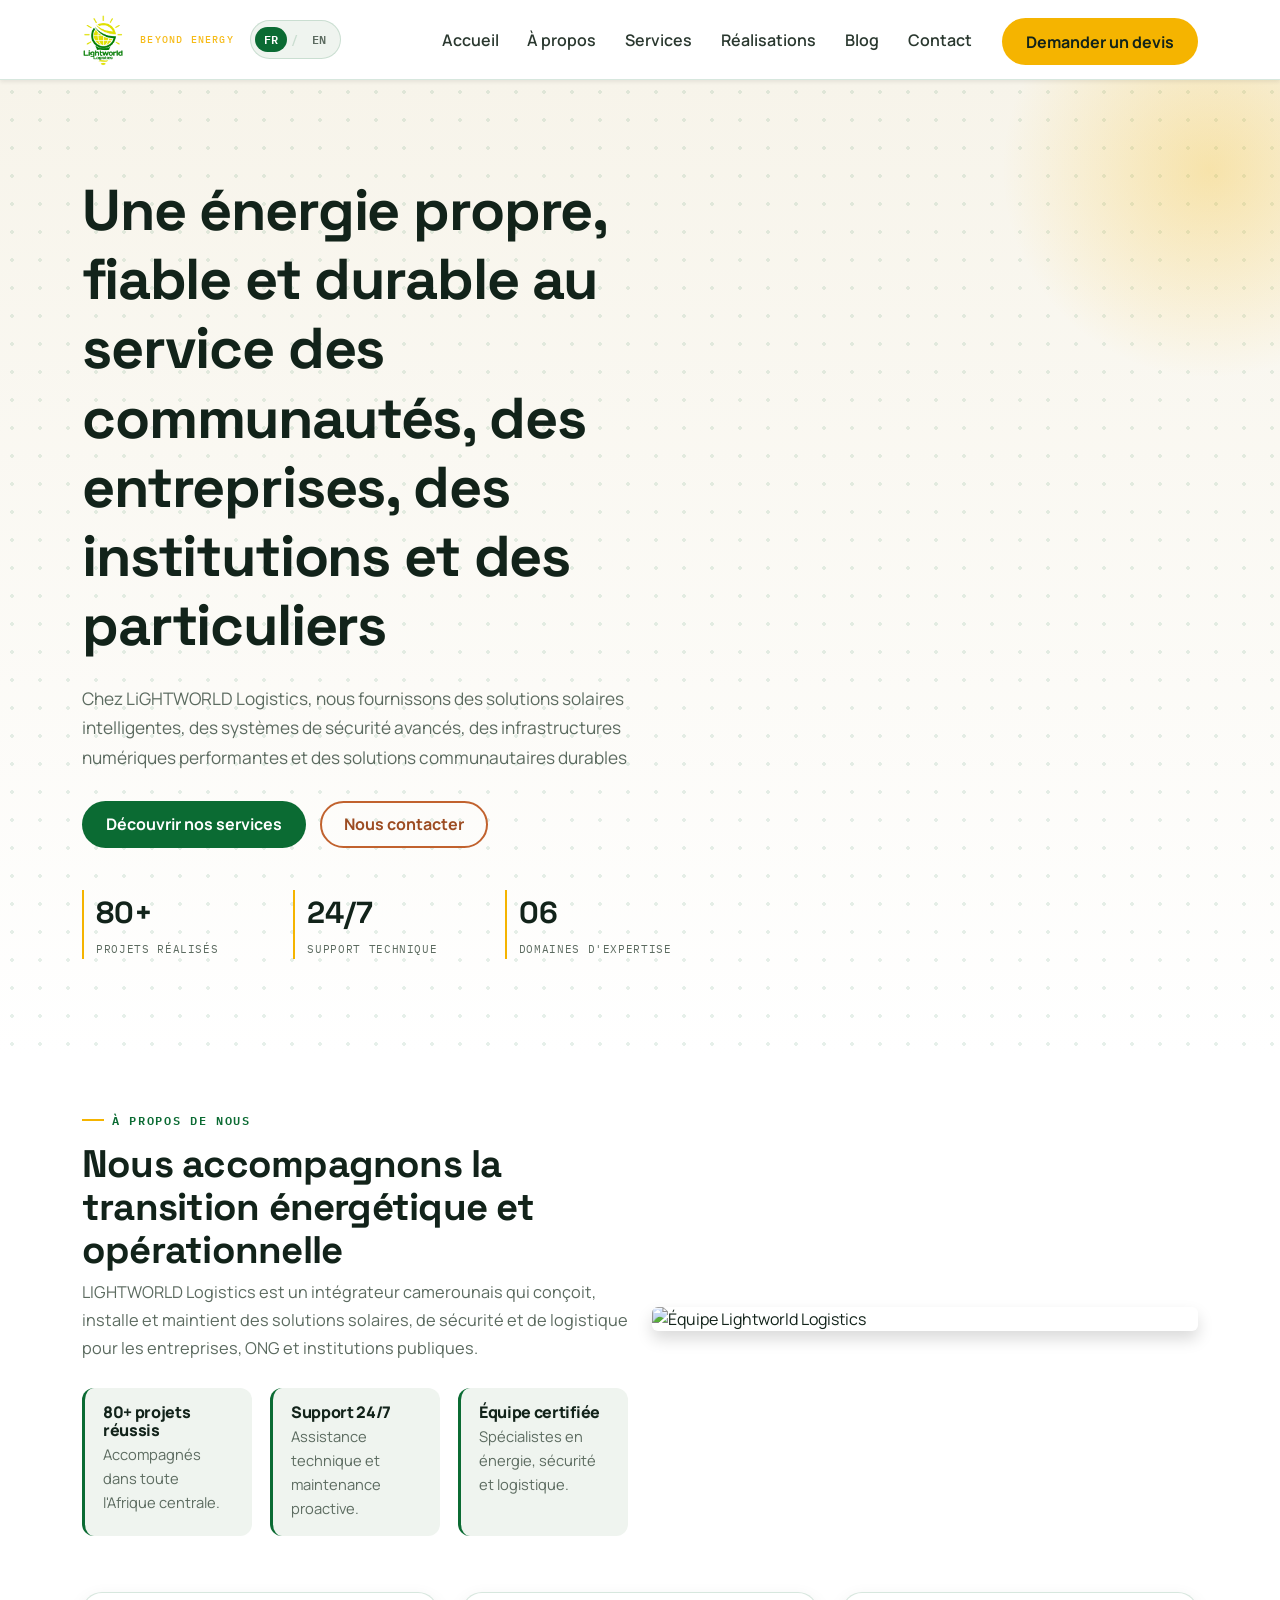
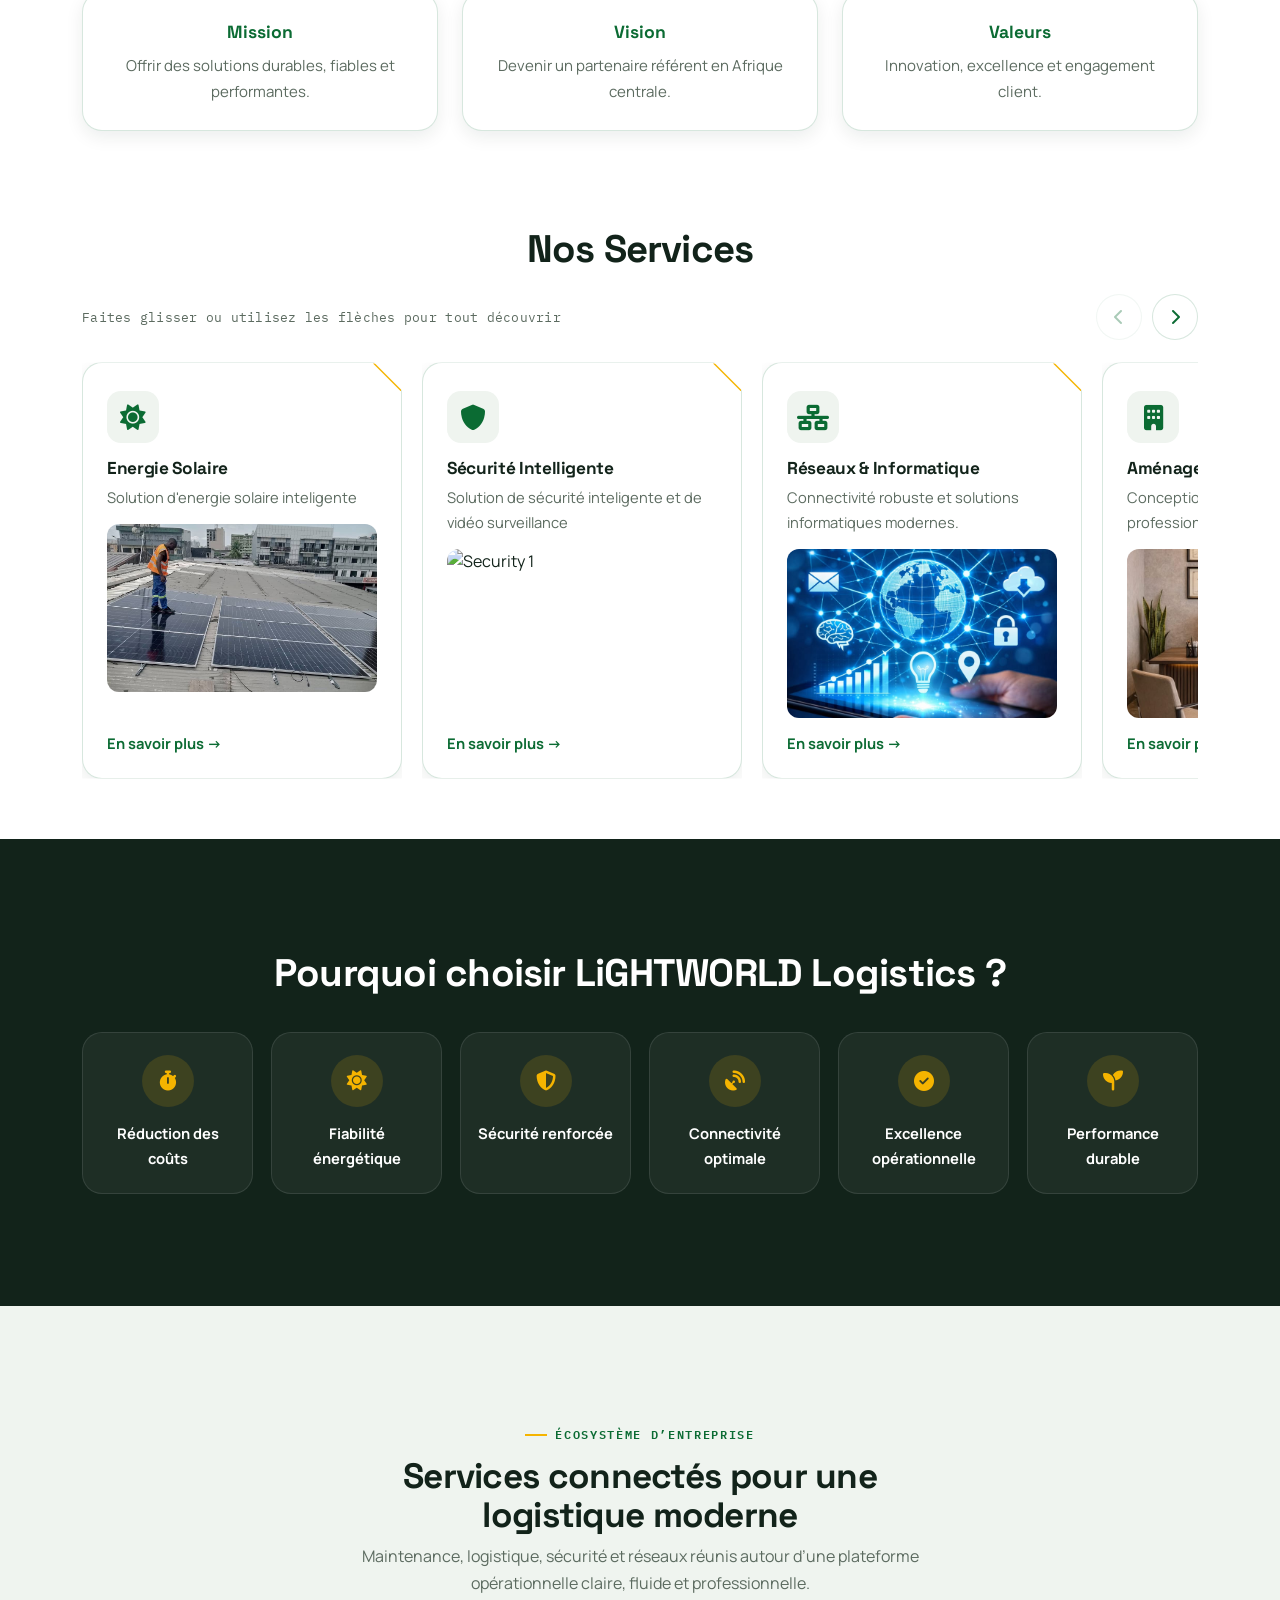
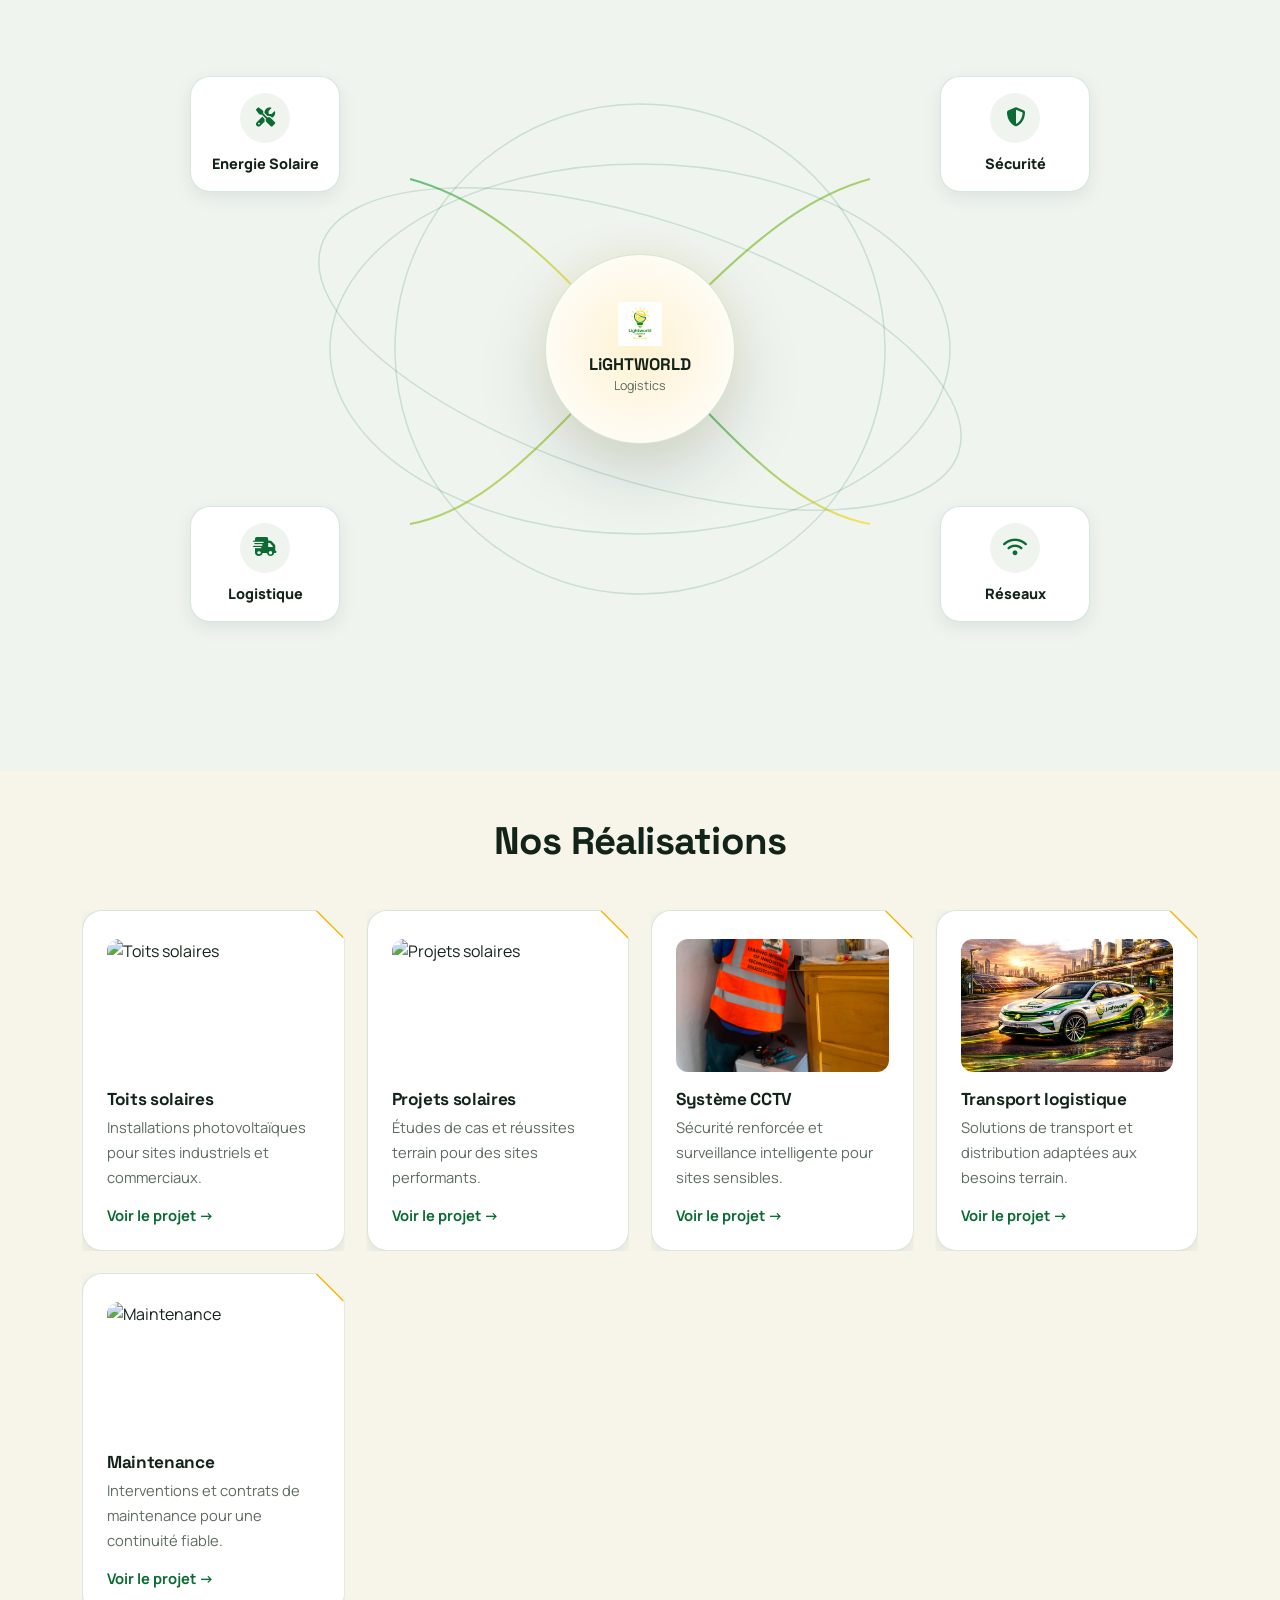
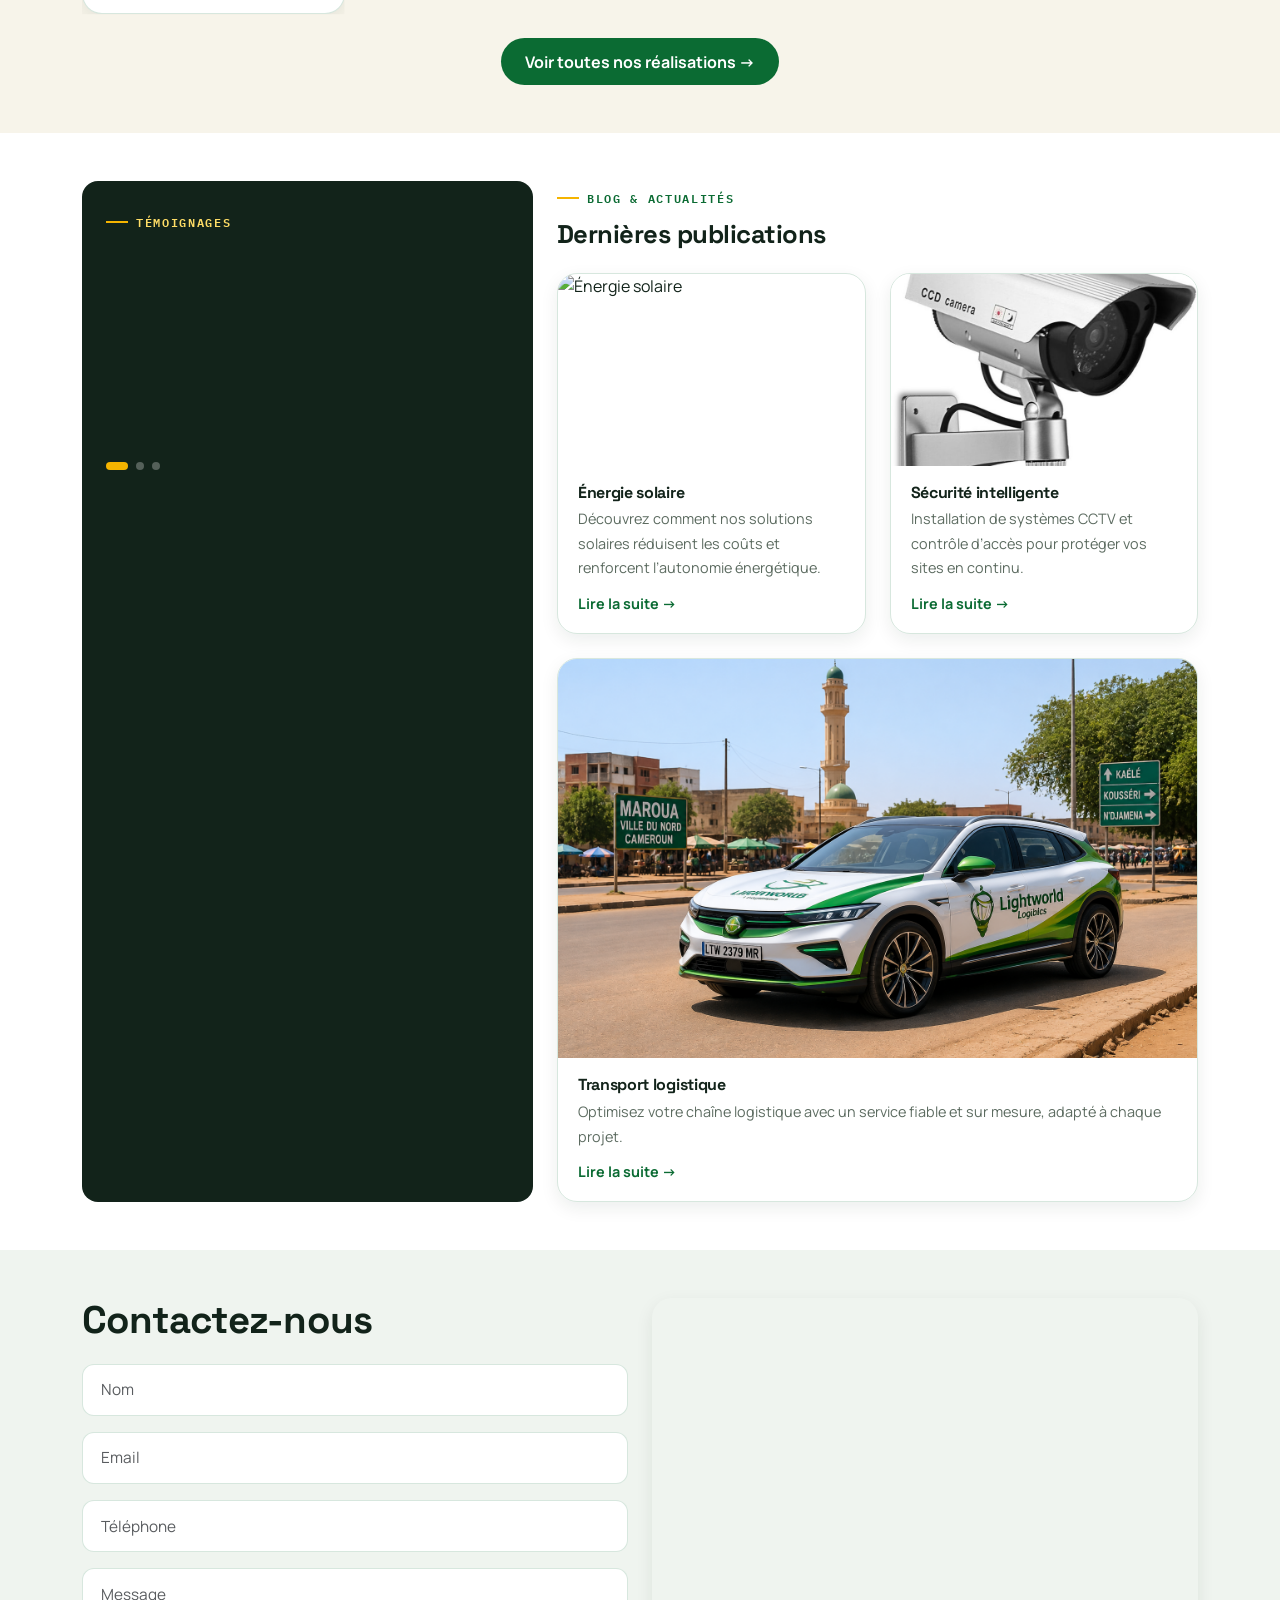
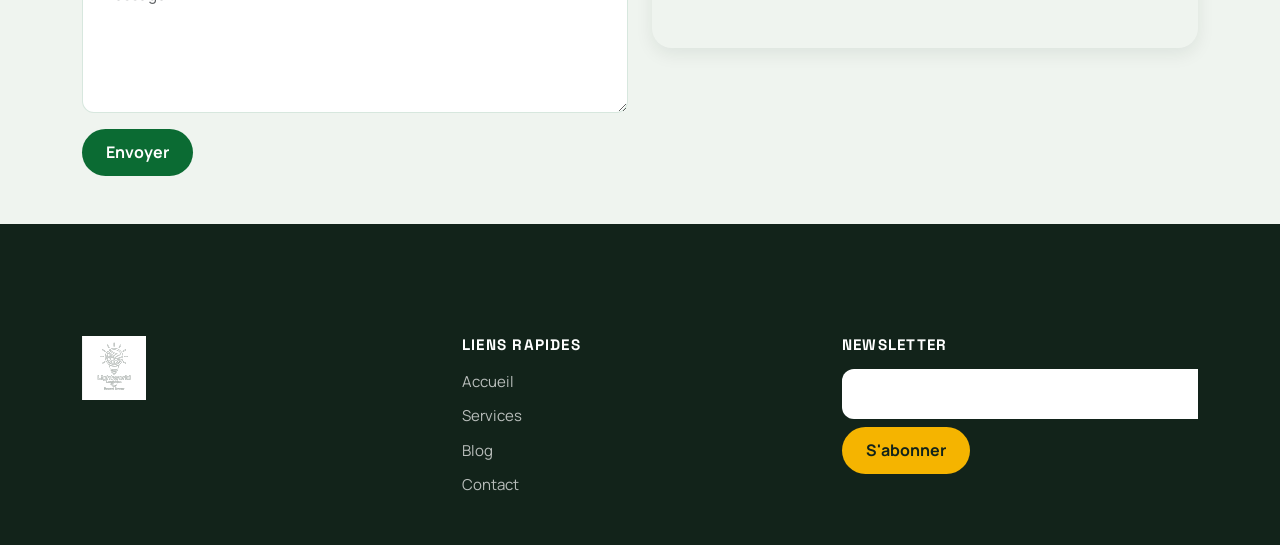
==== commit 9baa2dc2: "Add files via upload" ====
--- a/index.html
+++ b/index.html
@@ -14,7 +14,7 @@
 <nav class="navbar navbar-expand-lg navbar-light bg-white shadow-sm">
 <div class="container">
 <img alt="logo" src="image/logo2.png"/>
-<a class="navbar-brand fw-bold text-success" href="#"><span data-i18n="index_1">LiGHTWORLD Logistics </span><span class="brand-subtitle" data-i18n="index_2">Beyond
+<a class="navbar-brand fw-bold text-success" href="#"><span class="brand-subtitle" data-i18n="index_2">Beyond
           Energy</span></a>
 <button type="button" class="lang-toggle" id="langToggle" aria-label="Changer de langue / Switch language"><span class="lang-fr is-active">FR</span><span class="lang-sep">/</span><span class="lang-en">EN</span></button>
       <button class="navbar-toggler" data-bs-target="#menu" data-bs-toggle="collapse">
@@ -45,8 +45,8 @@
             particuliers
           </h1>
 <p class="mt-4" data-i18n="index_11">
-            LIGHTWORLD Logistics propose des solutions complètes en énergie solaire, sécurité, réseaux, transport et
-            logistique pour aider les entreprises à réduire leurs coûts et à améliorer leur efficacité.
+            Chez LiGHTWORLD Logistics, nous fournissons des solutions solaires intelligentes, des systèmes de sécurité
+            avancés, des infrastructures numériques performantes et des solutions communautaires durables
           </p>
 <div class="hero-actions">
 <a class="btn btn-success" data-i18n="index_12" href="#services">
--- a/style.css
+++ b/style.css
@@ -180,7 +180,7 @@
 }
 
 .navbar img[alt="logo"] {
-  height: 40px;
+  height: 52px;
   width: auto;
   order: 1;
 }
